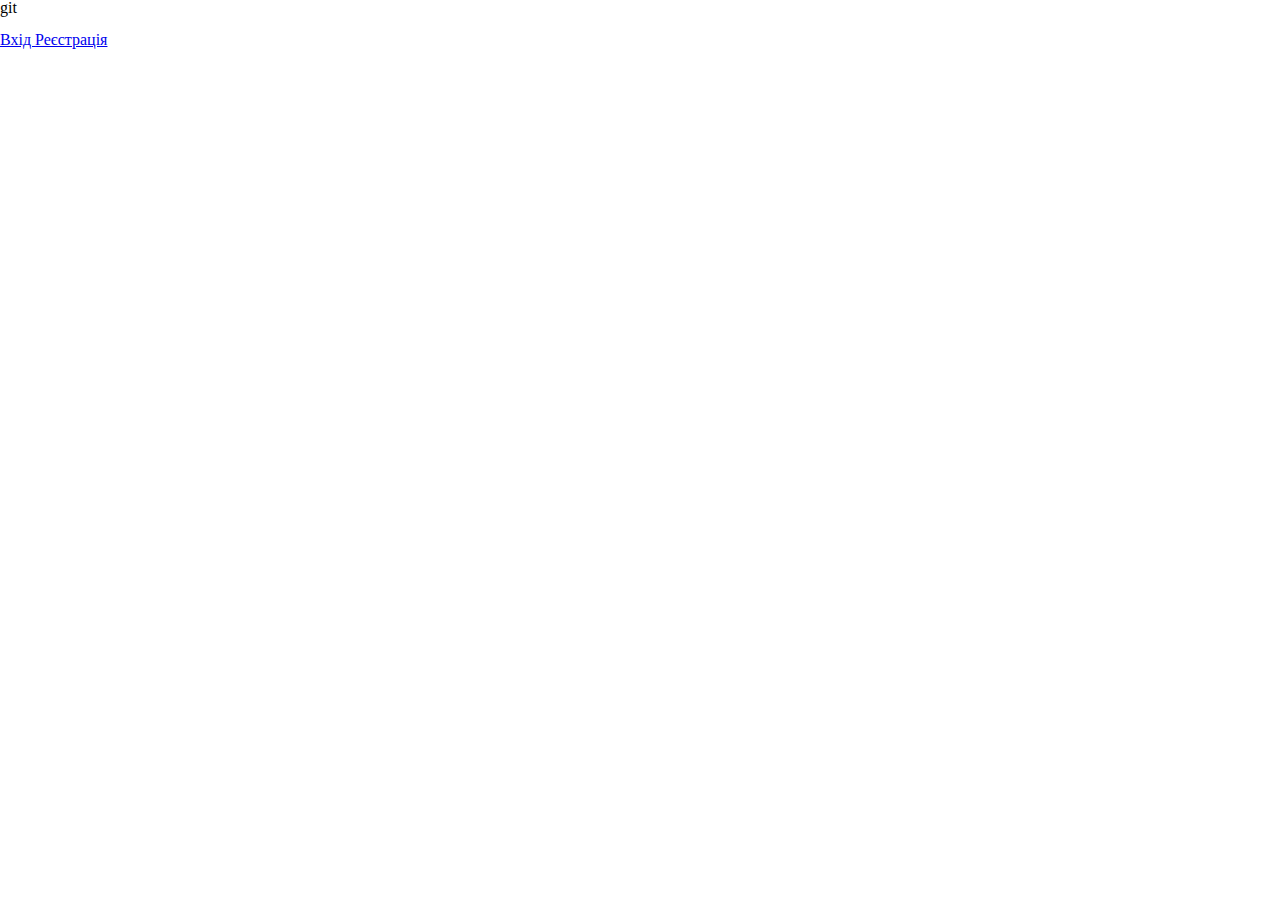
==== index.html @ 74ae4969 "created header at index.html" ====
<!DOCTYPE html>
<html lang="en">
<head>
    <meta charset="UTF-8">
    <meta name="viewport" content="width=device-width, initial-scale=1.0">
    <link rel="stylesheet" href="css/reset.css">
    <link rel="stylesheet" href="css/style.css">git
    <title>Document</title>
</head>
<body>
    <header class="header">
        <a href="#" class="header header_link">
            <img src="" alt="" class="header header_logo">
        </a>
        <div class="header header_autorization">
            <a href="pages/login.html" class="header header_autorization__link">
                Вхід
            </a>
            <a href="pages/registration.html" class="header header_autorization__link">
                Реєстрація
            </a
            ></div>
    </header>
</body>
</html>
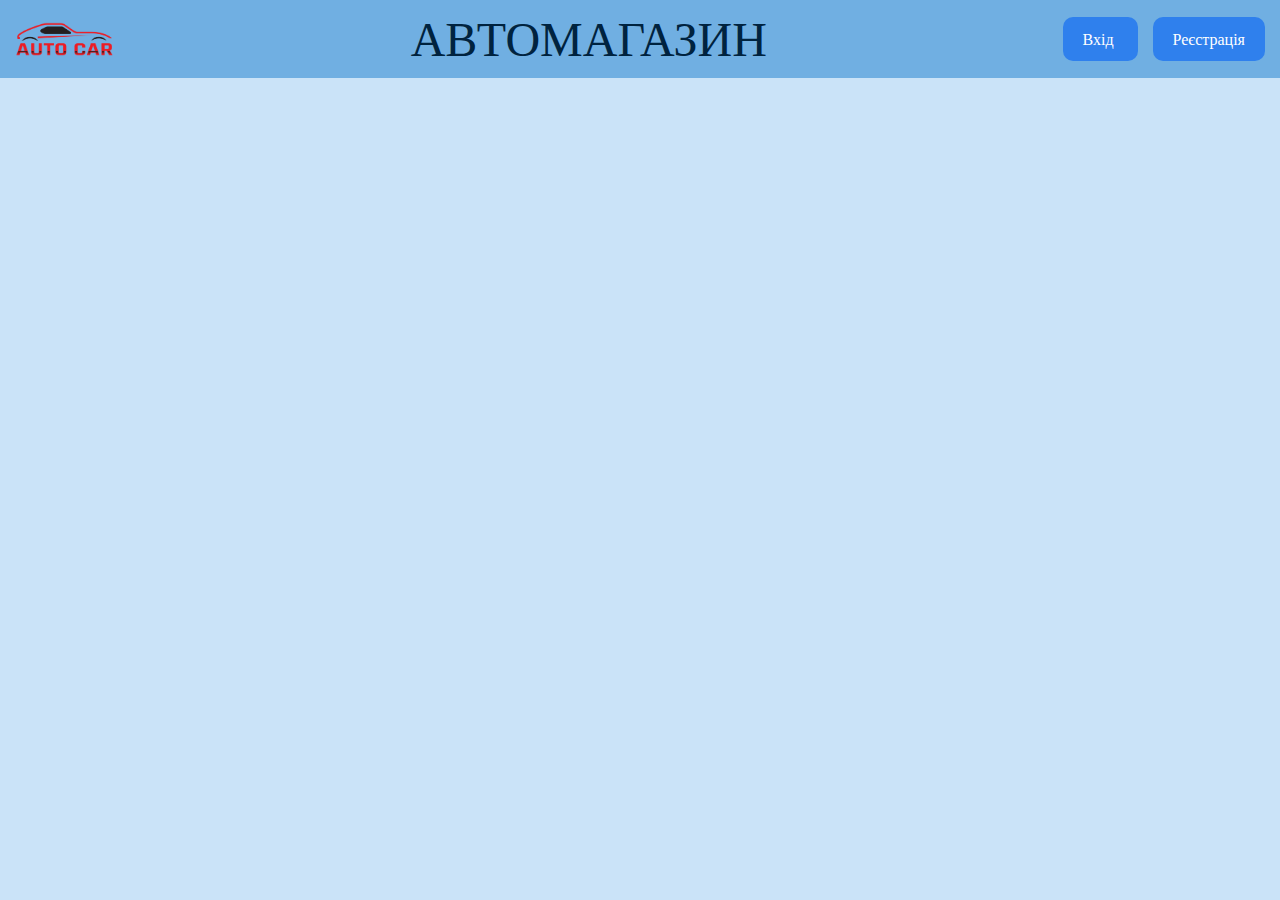
==== commit 1496cd07: "created styles for header and added logo image and heading" ====
--- a/index.html
+++ b/index.html
@@ -4,19 +4,20 @@
     <meta charset="UTF-8">
     <meta name="viewport" content="width=device-width, initial-scale=1.0">
     <link rel="stylesheet" href="css/reset.css">
-    <link rel="stylesheet" href="css/style.css">git
+    <link rel="stylesheet" href="css/style.css">
     <title>Document</title>
 </head>
 <body>
     <header class="header">
-        <a href="#" class="header header_link">
-            <img src="" alt="" class="header header_logo">
+        <a href="#" class="header__link">
+            <img src="img/logo.png" alt="" class="header__logo">
         </a>
-        <div class="header header_autorization">
-            <a href="pages/login.html" class="header header_autorization__link">
+        <h1 class="header__heading">Автомагазин</h1>
+        <div class="header__autorization">
+            <a href="pages/login.html" class="header__autorization__link">
                 Вхід
             </a>
-            <a href="pages/registration.html" class="header header_autorization__link">
+            <a href="pages/registration.html" class="header__autorization__link">
                 Реєстрація
             </a
             ></div>
--- a/css/style.css
+++ b/css/style.css
@@ -0,0 +1,46 @@
+@import url('https://fonts.googleapis.com/css2?family=Libre+Baskerville&family=Roboto&display=swap');
+/* 1 */
+body {
+    font-family: 'Libre Baskerville', serif;
+    font-weight: 400;
+    background: #cae3f8;
+    color: #00233f;
+}
+/* 10 */
+.header { 
+    background: #70afe2;
+    display: flex;
+    justify-content:space-between;
+    padding: 15px 15px;
+    align-items: center;
+}
+/* 10 */
+.header__logo {    
+    display: block;
+    width: 100px;
+}
+/* 10 */
+.header__heading {
+    font-size: 3rem;
+    color: #00233f;
+    text-transform: uppercase;
+}
+/* 10 */
+.header__autorization__link {
+    text-decoration: none;
+    padding: 12px 20px;
+    background: #2f80ed;
+    color: #FFF;
+    font-weight: 500;
+    border-radius: 10px;
+    transition: all .3s;
+}
+/* 20 */
+.header__autorization__link:hover {
+    background-color: #1366d6;
+    box-shadow: rgba(0, 0, 0, .05) 0 5px 30px, rgba(0, 0, 0, .05) 0 1px 4px;
+}
+/* 20 */
+.header__autorization__link:first-child {
+    margin-right: 15px;
+}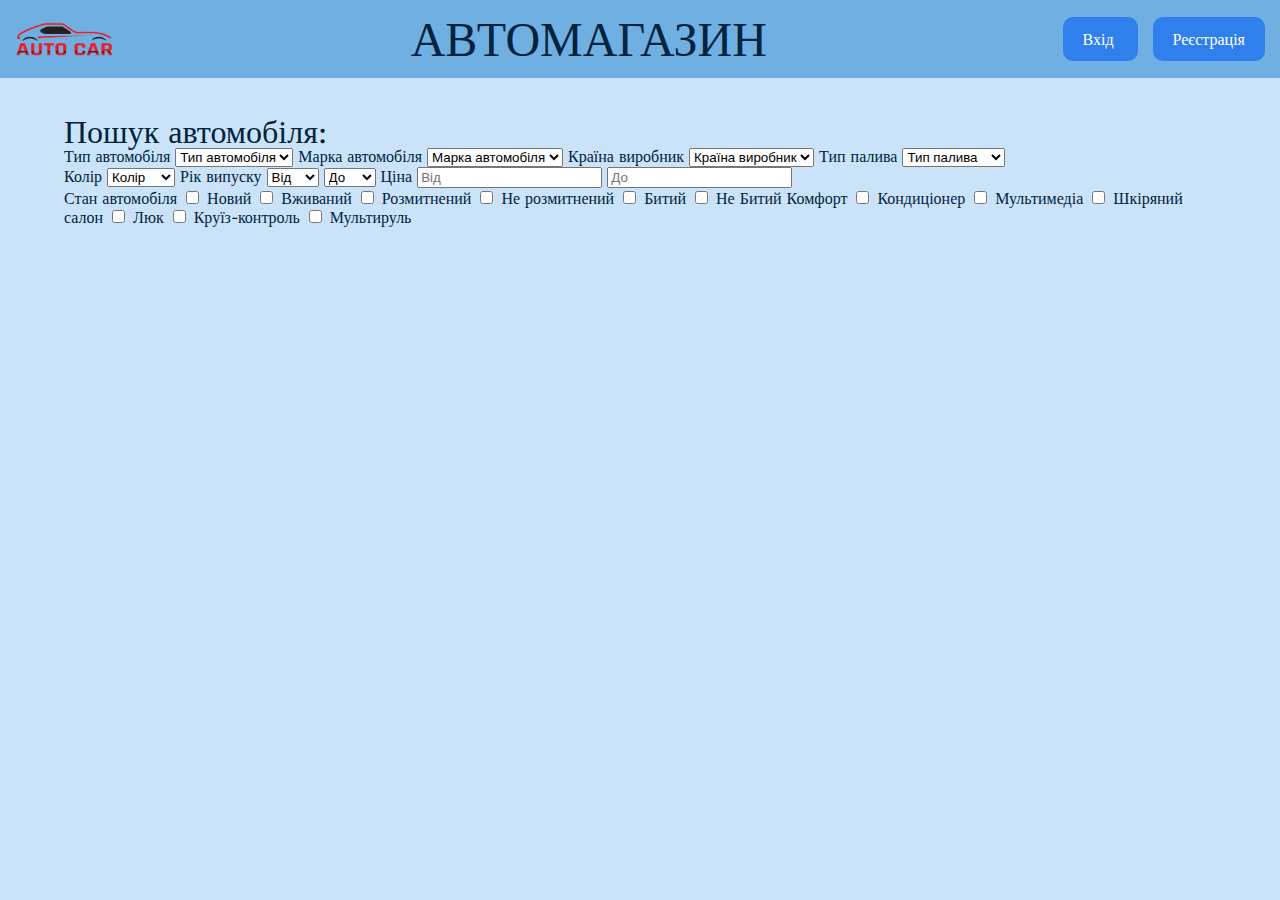
==== commit 57f53054: "created form" ====
--- a/index.html
+++ b/index.html
@@ -1,26 +1,197 @@
 <!DOCTYPE html>
 <html lang="en">
-<head>
-    <meta charset="UTF-8">
-    <meta name="viewport" content="width=device-width, initial-scale=1.0">
-    <link rel="stylesheet" href="css/reset.css">
-    <link rel="stylesheet" href="css/style.css">
-    <title>Document</title>
-</head>
-<body>
-    <header class="header">
-        <a href="#" class="header__link">
-            <img src="img/logo.png" alt="" class="header__logo">
-        </a>
-        <h1 class="header__heading">Автомагазин</h1>
-        <div class="header__autorization">
-            <a href="pages/login.html" class="header__autorization__link">
-                Вхід
-            </a>
-            <a href="pages/registration.html" class="header__autorization__link">
-                Реєстрація
-            </a
-            ></div>
-    </header>
-</body>
-</html>+	<head>
+		<meta charset="UTF-8" />
+		<meta name="viewport" content="width=device-width, initial-scale=1.0" />
+		<link rel="stylesheet" href="css/reset.css" />
+		<link rel="stylesheet" href="css/style.css" />
+		<title>Автомагазин</title>
+	</head>
+	<body>
+		<header class="header">
+			<a href="#" class="header__link">
+				<img src="img/logo.png" alt="" class="header__logo" />
+			</a>
+			<h1 class="header__heading">Автомагазин</h1>
+			<div class="header__autorization">
+				<a href="pages/login.html" class="header__autorization__link"> Вхід </a>
+				<a href="pages/registration.html" class="header__autorization__link">
+					Реєстрація
+				</a>
+			</div>
+		</header>
+		<main class="content">
+			<section class="content__search">
+				<h2 class="content__search__heading">Пошук автомобіля:</h2>
+				<form action="https://fom.in.ua/echo" class="content__search__form">
+					<div class="form__content">
+						<label for="CarType" class="form__label"> Тип автомобіля </label>
+						<select name="car_type" id="CarType" class="form__select" required>
+							<option selected hidden disabled>Тип автомобіля</option>
+							<option value="passenger">Лековий</option>
+							<option value="truck">Вантажний</option>
+						</select>
+						<label for="CarName" class="form__label"> Марка автомобіля </label>
+						<select name="car_name" id="CarName" class="form__select" required>
+							<option selected hidden disabled>Марка автомобіля</option>
+							<option value="bmw">BMW</option>
+							<option value="audi">Audi</option>
+							<option value="ford">Ford</option>
+							<option value="kia">Kia</option>
+							<option value="volkswagen">Volkswagen</option>
+						</select>
+						<label for="CarCountry" class="form__label">
+							Країна виробник
+						</label>
+						<select
+							name="car_country"
+							id="CarCountry"
+							class="form__select"
+							required>
+							<option selected hidden disabled>Країна виробник</option>
+							<option value="us">Америка</option>
+							<option value="kr">Корея</option>
+							<option value="de">Німечина</option>
+						</select>
+						<label for="CarFuel" class="form__label"> Тип палива </label>
+						<select name="car_fuel" id="CarFuel" class="form__select" required>
+							<option selected hidden disabled>Тип палива</option>
+							<option value="gasoline">Бензин</option>
+							<option value="diesel">Дизель</option>
+							<option value="electric">Електричний</option>
+						</select>
+					</div>
+					<div class="form__content">
+						<label for="CarColor" class="form__label"> Колір </label>
+						<select
+							name="car_color"
+							id="CarColor"
+							class="form__select"
+							required>
+							<option selected hidden disabled>Колір</option>
+							<option value="blue">Синій</option>
+							<option value="black">Чорний</option>
+							<option value="white">Білий</option>
+						</select>
+						<label class="form__label"> Рік випуску </label>
+						<select name="car_year_from" class="form__select" required>
+							<option selected hidden disabled>Від</option>
+							<option value="2015">2015</option>
+							<option value="2016">2016</option>
+							<option value="2017">2017</option>
+							<option value="2018">2018</option>
+							<option value="2019">2019</option>
+							<option value="2020">2020</option>
+							<option value="2020">2021</option>
+							<option value="2020">2022</option>
+							<option value="2020">2023</option>
+						</select>
+						<select name="car_year_to" class="form__select" required>
+							<option selected hidden disabled>До</option>
+							<option value="2015">2015</option>
+							<option value="2016">2016</option>
+							<option value="2017">2017</option>
+							<option value="2018">2018</option>
+							<option value="2019">2019</option>
+							<option value="2020">2020</option>
+							<option value="2020">2021</option>
+							<option value="2020">2022</option>
+							<option value="2020">2023</option>
+						</select>
+						<label class="form__label"> Ціна </label>
+						<input
+							type="text"
+							name="car_price-from"
+							placeholder="Від"
+							pattern="[0-9]{3-6}"
+							class="form__input"
+							required />
+						<input
+							type="text"
+							name="car_price-to"
+							placeholder="До"
+							pattern="[0-9]{3-6}"
+							class="form__input"
+							required />
+					</div>
+					<div class="form__content">
+						<label class="form__label"> Стан автомобіля </label>
+						<input
+							type="checkbox"
+							name="condition"
+							value="new"
+							class="form__checkbox" />
+						<label class="form__label"> Новий </label>
+						<input
+							type="checkbox"
+							name="condition"
+							value="used"
+							class="form__checkbox" />
+						<label class="form__label"> Вживаний </label>
+						<input
+							type="checkbox"
+							name="condition"
+							value="custom-clearence"
+							class="form__checkbox" />
+						<label class="form__label"> Розмитнений </label>
+						<input
+							type="checkbox"
+							name="condition"
+							value="non-custom-clearence"
+							class="form__checkbox" />
+						<label class="form__label"> Не розмитнений </label>
+						<input
+							type="checkbox"
+							name="condition"
+							value="crushed"
+							class="form__checkbox" />
+						<label class="form__label"> Битий </label>
+						<input
+							type="checkbox"
+							name="condition"
+							value="non-crushed"
+							class="form__checkbox" />
+						<label class="form__label"> Не Битий </label>
+						<label class="form__label"> Комфорт </label>
+						<input
+							type="checkbox"
+							name="comfort"
+							value="ac"
+							class="form__checkbox" />
+						<label class="form__label"> Кондиціонер </label>
+						<input
+							type="checkbox"
+							name="comfort"
+							value="multymedia"
+							class="form__checkbox" />
+						<label class="form__label"> Мультимедіа </label>
+						<input
+							type="checkbox"
+							name="comfort"
+							value="leather-interior"
+							class="form__checkbox" />
+						<label class="form__label"> Шкіряний салон </label>
+						<input
+							type="checkbox"
+							name="comfort"
+							value="sunroof"
+							class="form__checkbox" />
+						<label class="form__label"> Люк </label>
+						<input
+							type="checkbox"
+							name="comfort"
+							value="cruise-control"
+							class="form__checkbox" />
+						<label class="form__label"> Круїз-контроль </label>
+						<input
+							type="checkbox"
+							name="comfort"
+							value="multi-wheel"
+							class="form__checkbox" />
+						<label class="form__label"> Мультируль </label>
+					</div>
+				</form>
+			</section>
+		</main>
+	</body>
+</html>
--- a/css/style.css
+++ b/css/style.css
@@ -43,4 +43,11 @@
 /* 20 */
 .header__autorization__link:first-child {
     margin-right: 15px;
+}
+/* 10 */
+.content__search {
+    padding: 3% 5%;
+}
+.content__search__heading {
+    font-size: 2rem;
 }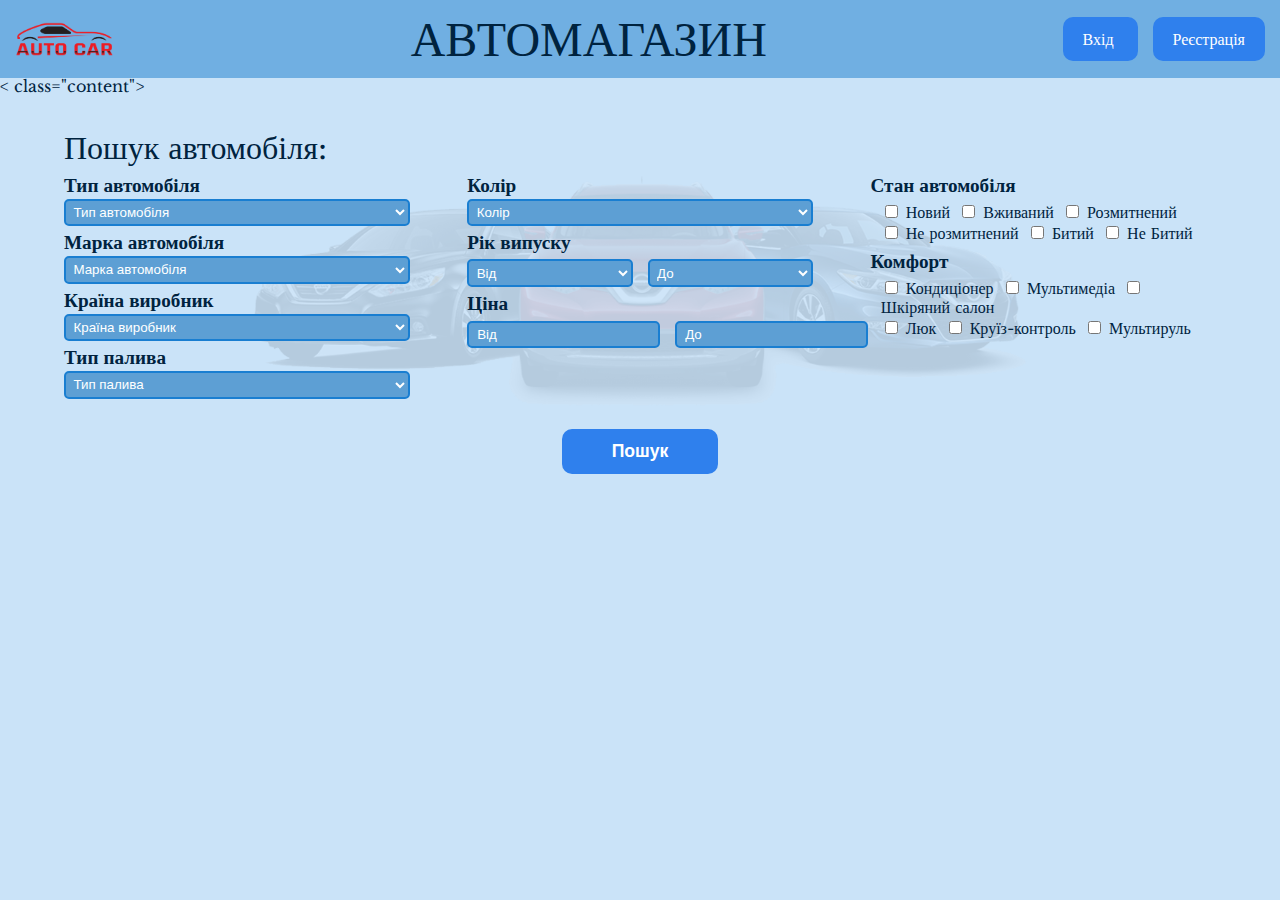
==== commit daa02326: "added styles to form" ====
--- a/index.html
+++ b/index.html
@@ -20,178 +20,229 @@
 				</a>
 			</div>
 		</header>
-		<main class="content">
-			<section class="content__search">
-				<h2 class="content__search__heading">Пошук автомобіля:</h2>
-				<form action="https://fom.in.ua/echo" class="content__search__form">
-					<div class="form__content">
-						<label for="CarType" class="form__label"> Тип автомобіля </label>
-						<select name="car_type" id="CarType" class="form__select" required>
-							<option selected hidden disabled>Тип автомобіля</option>
-							<option value="passenger">Лековий</option>
-							<option value="truck">Вантажний</option>
-						</select>
-						<label for="CarName" class="form__label"> Марка автомобіля </label>
-						<select name="car_name" id="CarName" class="form__select" required>
-							<option selected hidden disabled>Марка автомобіля</option>
-							<option value="bmw">BMW</option>
-							<option value="audi">Audi</option>
-							<option value="ford">Ford</option>
-							<option value="kia">Kia</option>
-							<option value="volkswagen">Volkswagen</option>
-						</select>
-						<label for="CarCountry" class="form__label">
-							Країна виробник
-						</label>
-						<select
-							name="car_country"
-							id="CarCountry"
-							class="form__select"
-							required>
-							<option selected hidden disabled>Країна виробник</option>
-							<option value="us">Америка</option>
-							<option value="kr">Корея</option>
-							<option value="de">Німечина</option>
-						</select>
-						<label for="CarFuel" class="form__label"> Тип палива </label>
-						<select name="car_fuel" id="CarFuel" class="form__select" required>
-							<option selected hidden disabled>Тип палива</option>
-							<option value="gasoline">Бензин</option>
-							<option value="diesel">Дизель</option>
-							<option value="electric">Електричний</option>
-						</select>
+		< class="content">
+		<section class="content__search">
+			<h2 class="content__search__heading">Пошук автомобіля:</h2>
+			<form action="https://fom.in.ua/echo" class="content__search__form">
+				<div class="form__content">
+					<div class="form__content__box">
+						<fieldset class="form__item">
+							<label for="CarType" class="form__label"> Тип автомобіля </label>
+							<select name="car_type" id="CarType" class="form__select">
+								<option selected hidden disabled value="">
+									Тип автомобіля
+								</option>
+								<option value="passenger">Лековий</option>
+								<option value="truck">Вантажний</option>
+							</select>
+						</fieldset>
+						<fieldset class="form__item">
+							<label for="CarName" class="form__label">
+								Марка автомобіля
+							</label>
+							<select name="car_name" id="CarName" class="form__select">
+								<option selected hidden disabled value="">
+									Марка автомобіля
+								</option>
+								<option value="bmw">BMW</option>
+								<option value="audi">Audi</option>
+								<option value="ford">Ford</option>
+								<option value="kia">Kia</option>
+								<option value="volkswagen">Volkswagen</option>
+							</select>
+						</fieldset>
+						<fieldset class="form__item">
+							<label for="CarCountry" class="form__label">
+								Країна виробник
+							</label>
+							<select name="car_country" id="CarCountry" class="form__select">
+								<option selected hidden disabled value="">
+									Країна виробник
+								</option>
+								<option value="us">Америка</option>
+								<option value="kr">Корея</option>
+								<option value="de">Німечина</option>
+							</select>
+						</fieldset>
+						<fieldset class="form__item">
+							<label for="CarFuel" class="form__label"> Тип палива </label>
+							<select name="car_fuel" id="CarFuel" class="form__select">
+								<option selected hidden disabled value="">Тип палива</option>
+								<option value="gasoline">Бензин</option>
+								<option value="diesel">Дизель</option>
+								<option value="electric">Електричний</option>
+							</select>
+						</fieldset>
 					</div>
-					<div class="form__content">
-						<label for="CarColor" class="form__label"> Колір </label>
-						<select
-							name="car_color"
-							id="CarColor"
-							class="form__select"
-							required>
-							<option selected hidden disabled>Колір</option>
-							<option value="blue">Синій</option>
-							<option value="black">Чорний</option>
-							<option value="white">Білий</option>
-						</select>
-						<label class="form__label"> Рік випуску </label>
-						<select name="car_year_from" class="form__select" required>
-							<option selected hidden disabled>Від</option>
-							<option value="2015">2015</option>
-							<option value="2016">2016</option>
-							<option value="2017">2017</option>
-							<option value="2018">2018</option>
-							<option value="2019">2019</option>
-							<option value="2020">2020</option>
-							<option value="2020">2021</option>
-							<option value="2020">2022</option>
-							<option value="2020">2023</option>
-						</select>
-						<select name="car_year_to" class="form__select" required>
-							<option selected hidden disabled>До</option>
-							<option value="2015">2015</option>
-							<option value="2016">2016</option>
-							<option value="2017">2017</option>
-							<option value="2018">2018</option>
-							<option value="2019">2019</option>
-							<option value="2020">2020</option>
-							<option value="2020">2021</option>
-							<option value="2020">2022</option>
-							<option value="2020">2023</option>
-						</select>
-						<label class="form__label"> Ціна </label>
-						<input
-							type="text"
-							name="car_price-from"
-							placeholder="Від"
-							pattern="[0-9]{3-6}"
-							class="form__input"
-							required />
-						<input
-							type="text"
-							name="car_price-to"
-							placeholder="До"
-							pattern="[0-9]{3-6}"
-							class="form__input"
-							required />
+					<div class="form__content__box">
+						<fieldset class="form__item">
+							<label for="CarColor" class="form__label"> Колір </label>
+							<select name="car_color" id="CarColor" class="form__select">
+								<option selected hidden disabled value="">Колір</option>
+								<option value="blue">Синій</option>
+								<option value="black">Чорний</option>
+								<option value="white">Білий</option>
+							</select>
+						</fieldset>
+						<fieldset class="form__item">
+							<legend class="form__legend">Рік випуску</legend>
+							<div class="form__item__box">
+								<select name="car_year_from" class="form__select">
+									<option selected hidden disabled value="">Від</option>
+									<option value="2015">2015</option>
+									<option value="2016">2016</option>
+									<option value="2017">2017</option>
+									<option value="2018">2018</option>
+									<option value="2019">2019</option>
+									<option value="2020">2020</option>
+									<option value="2020">2021</option>
+									<option value="2020">2022</option>
+									<option value="2020">2023</option>
+								</select>
+								<select name="car_year_to" class="form__select">
+									<option selected hidden disabled value="">До</option>
+									<option value="2015">2015</option>
+									<option value="2016">2016</option>
+									<option value="2017">2017</option>
+									<option value="2018">2018</option>
+									<option value="2019">2019</option>
+									<option value="2020">2020</option>
+									<option value="2020">2021</option>
+									<option value="2020">2022</option>
+									<option value="2020">2023</option>
+								</select>
+							</div>
+						</fieldset>
+						<fieldset class="form__item">
+							<legend class="form__legend">Ціна</legend>
+							<div class="form__item__box">
+								<input
+									type="text"
+									name="car_price-from"
+									placeholder="Від"
+									pattern="[0-9]{3-6}"
+									class="form__input" />
+								<input
+									type="text"
+									name="car_price-to"
+									placeholder="До"
+									pattern="[0-9]{3-6}"
+									class="form__input" />
+							</div>
+						</fieldset>
 					</div>
-					<div class="form__content">
-						<label class="form__label"> Стан автомобіля </label>
-						<input
-							type="checkbox"
-							name="condition"
-							value="new"
-							class="form__checkbox" />
-						<label class="form__label"> Новий </label>
-						<input
-							type="checkbox"
-							name="condition"
-							value="used"
-							class="form__checkbox" />
-						<label class="form__label"> Вживаний </label>
-						<input
-							type="checkbox"
-							name="condition"
-							value="custom-clearence"
-							class="form__checkbox" />
-						<label class="form__label"> Розмитнений </label>
-						<input
-							type="checkbox"
-							name="condition"
-							value="non-custom-clearence"
-							class="form__checkbox" />
-						<label class="form__label"> Не розмитнений </label>
-						<input
-							type="checkbox"
-							name="condition"
-							value="crushed"
-							class="form__checkbox" />
-						<label class="form__label"> Битий </label>
-						<input
-							type="checkbox"
-							name="condition"
-							value="non-crushed"
-							class="form__checkbox" />
-						<label class="form__label"> Не Битий </label>
-						<label class="form__label"> Комфорт </label>
-						<input
-							type="checkbox"
-							name="comfort"
-							value="ac"
-							class="form__checkbox" />
-						<label class="form__label"> Кондиціонер </label>
-						<input
-							type="checkbox"
-							name="comfort"
-							value="multymedia"
-							class="form__checkbox" />
-						<label class="form__label"> Мультимедіа </label>
-						<input
-							type="checkbox"
-							name="comfort"
-							value="leather-interior"
-							class="form__checkbox" />
-						<label class="form__label"> Шкіряний салон </label>
-						<input
-							type="checkbox"
-							name="comfort"
-							value="sunroof"
-							class="form__checkbox" />
-						<label class="form__label"> Люк </label>
-						<input
-							type="checkbox"
-							name="comfort"
-							value="cruise-control"
-							class="form__checkbox" />
-						<label class="form__label"> Круїз-контроль </label>
-						<input
-							type="checkbox"
-							name="comfort"
-							value="multi-wheel"
-							class="form__checkbox" />
-						<label class="form__label"> Мультируль </label>
+					<div class="form__content__box">
+						<fieldset class="form__item">
+							<legend class="form__legend">Стан автомобіля</legend>
+							<div class="form__item__container">
+								<input
+									type="checkbox"
+									name="condition"
+									value="new"
+									class="form__checkbox" />
+								<label class="form__label form__label--specify"> Новий </label>
+								<input
+									type="checkbox"
+									name="condition"
+									value="used"
+									class="form__checkbox" />
+								<label class="form__label form__label--specify">
+									Вживаний
+								</label>
+								<input
+									type="checkbox"
+									name="condition"
+									value="custom-clearence"
+									class="form__checkbox" />
+								<label class="form__label form__label--specify">
+									Розмитнений
+								</label>
+							</div>
+							<div class="form__item__container">
+								<input
+									type="checkbox"
+									name="condition"
+									value="non-custom-clearence"
+									class="form__checkbox" />
+								<label class="form__label form__label--specify">
+									Не розмитнений
+								</label>
+
+								<input
+									type="checkbox"
+									name="condition"
+									value="crushed"
+									class="form__checkbox" />
+								<label class="form__label form__label--specify"> Битий </label>
+								<input
+									type="checkbox"
+									name="condition"
+									value="non-crushed"
+									class="form__checkbox" />
+								<label class="form__label form__label--specify">
+									Не Битий
+								</label>
+							</div>
+						</fieldset>
+						<fieldset class="form__item">
+							<legend class="form__legend">Комфорт</legend>
+							<div class="form__item__container">
+								<input
+									type="checkbox"
+									name="comfort"
+									value="ac"
+									class="form__checkbox" />
+								<label class="form__label form__label--specify">
+									Кондиціонер
+								</label>
+								<input
+									type="checkbox"
+									name="comfort"
+									value="multymedia"
+									class="form__checkbox" />
+								<label class="form__label form__label--specify">
+									Мультимедіа
+								</label>
+								<input
+									type="checkbox"
+									name="comfort"
+									value="leather-interior"
+									class="form__checkbox" />
+								<label class="form__label form__label--specify">
+									Шкіряний салон
+								</label>
+							</div>
+							<div class="form__item__container">
+								<input
+									type="checkbox"
+									name="comfort"
+									value="sunroof"
+									class="form__checkbox" />
+								<label class="form__label form__label--specify"> Люк </label>
+								<input
+									type="checkbox"
+									name="comfort"
+									value="cruise-control"
+									class="form__checkbox" />
+								<label class="form__label form__label--specify">
+									Круїз-контроль
+								</label>
+								<input
+									type="checkbox"
+									name="comfort"
+									value="multi-wheel"
+									class="form__checkbox" />
+								<label class="form__label form__label--specify">
+									Мультируль
+								</label>
+							</div>
+						</fieldset>
 					</div>
-				</form>
-			</section>
-		</main>
+				</div>
+				<div class="form__btn">
+					<button type="submit" class="form__btn__item">Пошук</button>
+				</div>
+			</form>
+		</section>
 	</body>
 </html>
--- a/css/style.css
+++ b/css/style.css
@@ -26,7 +26,8 @@
     text-transform: uppercase;
 }
 /* 10 */
-.header__autorization__link {
+.header__autorization__link,
+.form__btn__item {
     text-decoration: none;
     padding: 12px 20px;
     background: #2f80ed;
@@ -36,9 +37,11 @@
     transition: all .3s;
 }
 /* 20 */
-.header__autorization__link:hover {
+.header__autorization__link:hover,
+.form__btn__item:hover {
     background-color: #1366d6;
     box-shadow: rgba(0, 0, 0, .05) 0 5px 30px, rgba(0, 0, 0, .05) 0 1px 4px;
+    cursor: pointer;
 }
 /* 20 */
 .header__autorization__link:first-child {
@@ -50,4 +53,88 @@
 }
 .content__search__heading {
     font-size: 2rem;
-}+    margin-bottom: 1%;
+}
+.form__content {
+    display: flex;
+    justify-content: space-between;
+    position: relative;
+}
+.form__content::before{
+    content: "";
+    position: absolute;
+    top: 0;
+    left: 0;
+    z-index: -1;
+    width: 100%;
+    height: 100%;
+    background: url(../img/form-background.png) no-repeat center/contain;
+    opacity: .1;
+}
+.form__content__box {
+    width: 30%;
+    display: flex;
+    flex-direction: column;
+}
+.form__label,
+.form__legend {
+    font-weight: 600;
+    display: block;
+    margin-bottom: 1%;
+    font-size: 1.2rem;
+}
+.form__legend {
+    margin-bottom: 2%;
+}
+.form__select {
+    width: 100%;
+}
+.form__select:hover,
+.form__input:hover {
+    background-color: #197ed1;
+}
+.form__input::placeholder {
+    color: #fff;
+}
+.form__select,
+.form__input {
+    background-color: #5d9fd4;
+    color: #fff;
+    border-radius: 5px;
+    border: #197ed1 2px solid;
+    padding: 1%;
+}
+.form__input {
+    padding-left: 8px;
+}
+.form__item {
+    margin-bottom: 2%;
+}
+.form__item__container{
+    padding-left: 3%;
+}
+.form__label--specify {
+    display: inline-block;
+    font-weight: 400;
+    font-size: 1rem;
+    margin-right: 1%;
+}
+.form__item__box {
+    display: flex;
+    gap: 15px;
+}   
+.form__item__box .form__input,
+.form__item__box .form__select {
+    flex-grow: 1;
+}
+.form__btn {
+    margin-top: 2%;
+    display: flex;
+    justify-content: center;
+}
+.form__btn__item {
+    border: none;
+    font-weight: 600;
+    padding: 12px 50px;
+    font-size: 1.1rem;
+}
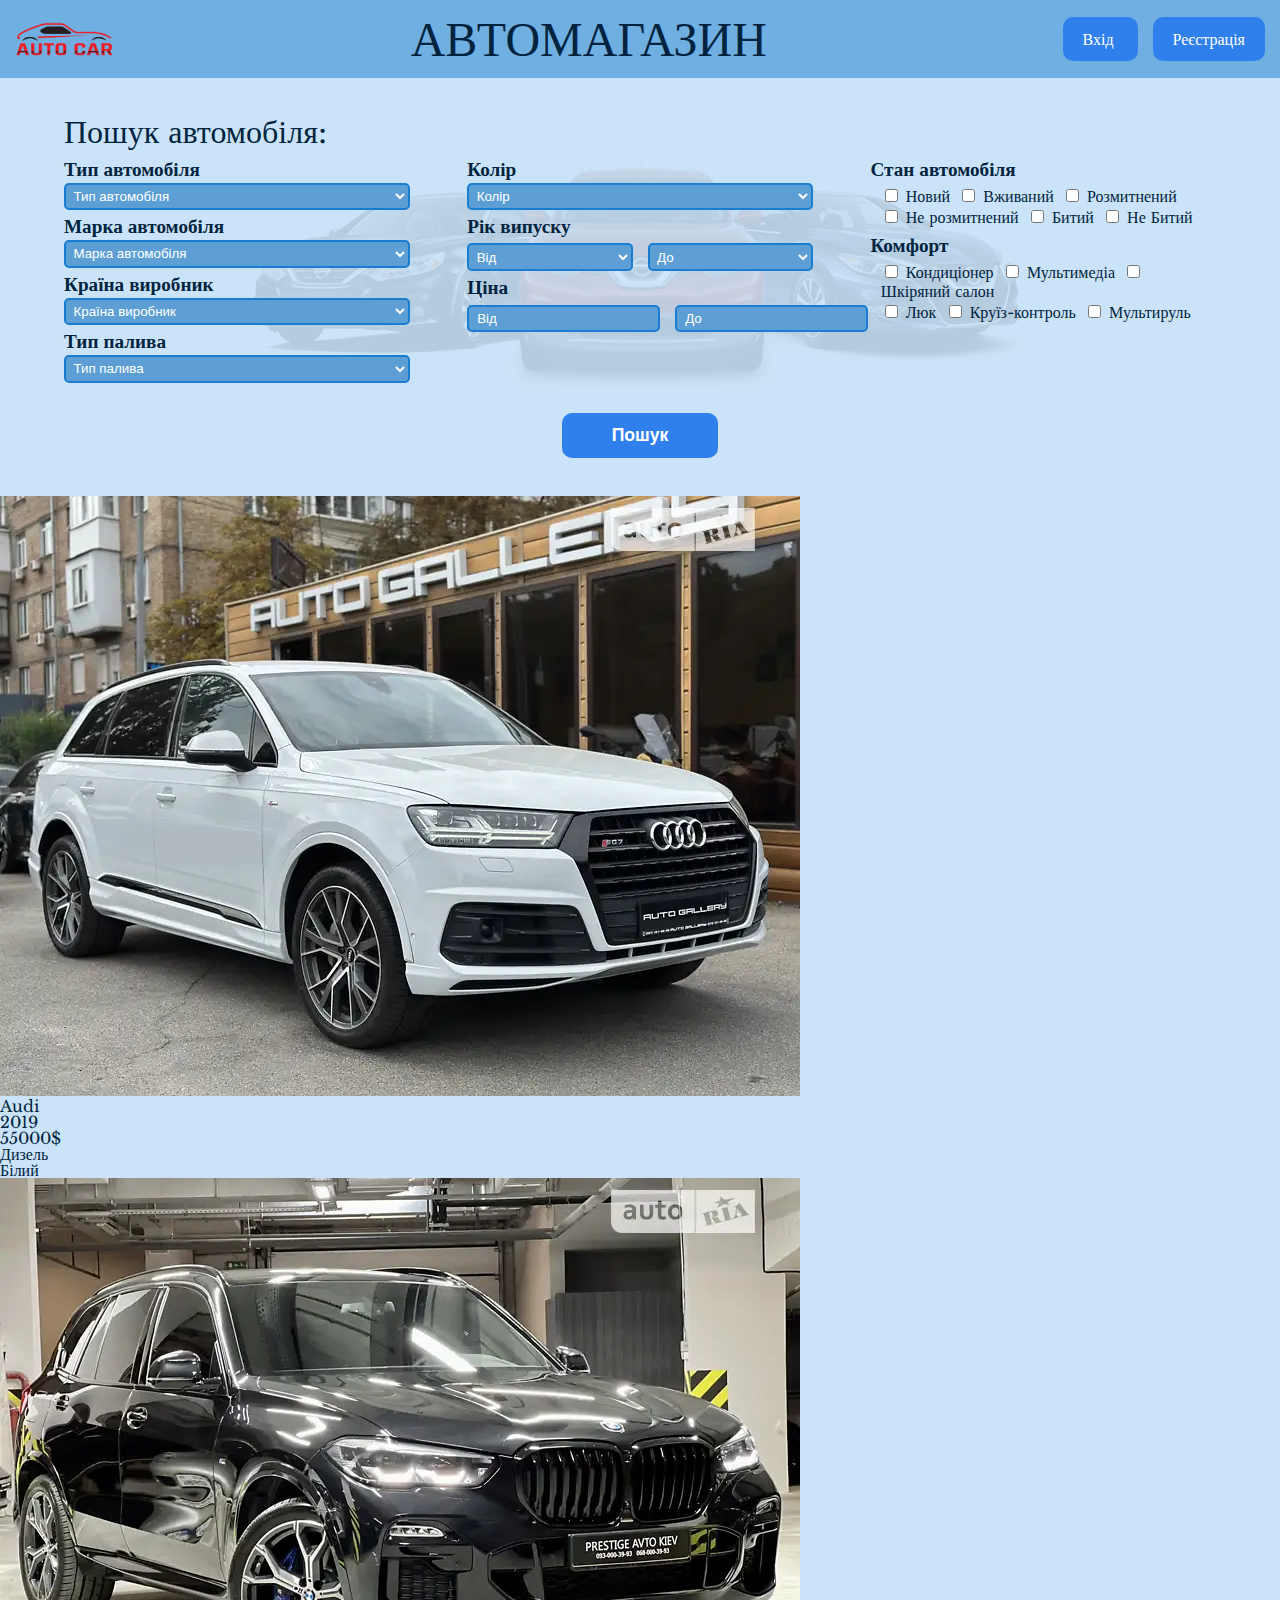
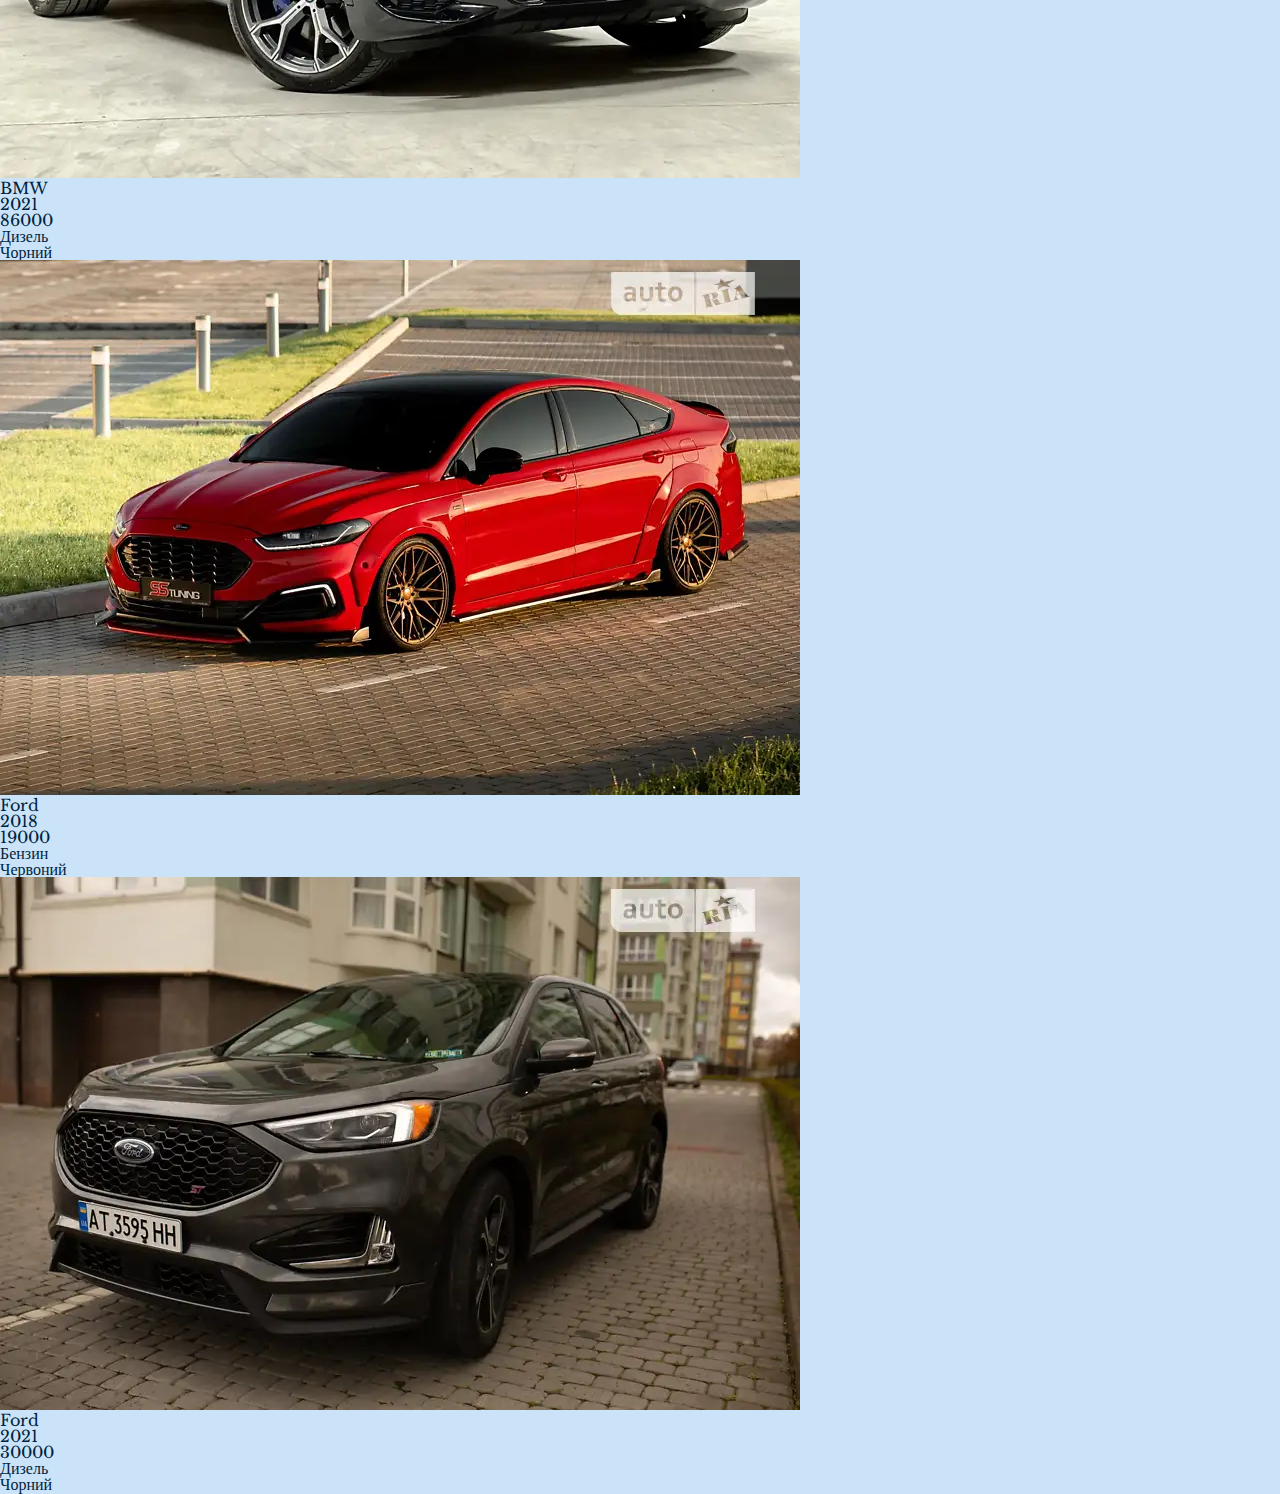
==== commit c5edd3ea: "created recomendation cars list" ====
--- a/index.html
+++ b/index.html
@@ -20,229 +20,279 @@
 				</a>
 			</div>
 		</header>
-		< class="content">
-		<section class="content__search">
-			<h2 class="content__search__heading">Пошук автомобіля:</h2>
-			<form action="https://fom.in.ua/echo" class="content__search__form">
-				<div class="form__content">
-					<div class="form__content__box">
-						<fieldset class="form__item">
-							<label for="CarType" class="form__label"> Тип автомобіля </label>
-							<select name="car_type" id="CarType" class="form__select">
-								<option selected hidden disabled value="">
+		<main class="content">
+			<section class="content__search">
+				<h2 class="content__search__heading">Пошук автомобіля:</h2>
+				<form action="https://fom.in.ua/echo" class="content__search__form">
+					<div class="form__content">
+						<div class="form__content__box">
+							<fieldset class="form__item">
+								<label for="CarType" class="form__label">
 									Тип автомобіля
-								</option>
-								<option value="passenger">Лековий</option>
-								<option value="truck">Вантажний</option>
-							</select>
-						</fieldset>
-						<fieldset class="form__item">
-							<label for="CarName" class="form__label">
-								Марка автомобіля
-							</label>
-							<select name="car_name" id="CarName" class="form__select">
-								<option selected hidden disabled value="">
+								</label>
+								<select name="car_type" id="CarType" class="form__select">
+									<option selected hidden disabled value="">
+										Тип автомобіля
+									</option>
+									<option value="passenger">Лековий</option>
+									<option value="truck">Вантажний</option>
+								</select>
+							</fieldset>
+							<fieldset class="form__item">
+								<label for="CarName" class="form__label">
 									Марка автомобіля
-								</option>
-								<option value="bmw">BMW</option>
-								<option value="audi">Audi</option>
-								<option value="ford">Ford</option>
-								<option value="kia">Kia</option>
-								<option value="volkswagen">Volkswagen</option>
-							</select>
-						</fieldset>
-						<fieldset class="form__item">
-							<label for="CarCountry" class="form__label">
-								Країна виробник
-							</label>
-							<select name="car_country" id="CarCountry" class="form__select">
-								<option selected hidden disabled value="">
+								</label>
+								<select name="car_name" id="CarName" class="form__select">
+									<option selected hidden disabled value="">
+										Марка автомобіля
+									</option>
+									<option value="bmw">BMW</option>
+									<option value="audi">Audi</option>
+									<option value="ford">Ford</option>
+									<option value="kia">Kia</option>
+									<option value="volkswagen">Volkswagen</option>
+								</select>
+							</fieldset>
+							<fieldset class="form__item">
+								<label for="CarCountry" class="form__label">
 									Країна виробник
-								</option>
-								<option value="us">Америка</option>
-								<option value="kr">Корея</option>
-								<option value="de">Німечина</option>
-							</select>
-						</fieldset>
-						<fieldset class="form__item">
-							<label for="CarFuel" class="form__label"> Тип палива </label>
-							<select name="car_fuel" id="CarFuel" class="form__select">
-								<option selected hidden disabled value="">Тип палива</option>
-								<option value="gasoline">Бензин</option>
-								<option value="diesel">Дизель</option>
-								<option value="electric">Електричний</option>
-							</select>
-						</fieldset>
-					</div>
-					<div class="form__content__box">
-						<fieldset class="form__item">
-							<label for="CarColor" class="form__label"> Колір </label>
-							<select name="car_color" id="CarColor" class="form__select">
-								<option selected hidden disabled value="">Колір</option>
-								<option value="blue">Синій</option>
-								<option value="black">Чорний</option>
-								<option value="white">Білий</option>
-							</select>
-						</fieldset>
-						<fieldset class="form__item">
-							<legend class="form__legend">Рік випуску</legend>
-							<div class="form__item__box">
-								<select name="car_year_from" class="form__select">
-									<option selected hidden disabled value="">Від</option>
-									<option value="2015">2015</option>
-									<option value="2016">2016</option>
-									<option value="2017">2017</option>
-									<option value="2018">2018</option>
-									<option value="2019">2019</option>
-									<option value="2020">2020</option>
-									<option value="2020">2021</option>
-									<option value="2020">2022</option>
-									<option value="2020">2023</option>
-								</select>
-								<select name="car_year_to" class="form__select">
-									<option selected hidden disabled value="">До</option>
-									<option value="2015">2015</option>
-									<option value="2016">2016</option>
-									<option value="2017">2017</option>
-									<option value="2018">2018</option>
-									<option value="2019">2019</option>
-									<option value="2020">2020</option>
-									<option value="2020">2021</option>
-									<option value="2020">2022</option>
-									<option value="2020">2023</option>
-								</select>
-							</div>
-						</fieldset>
-						<fieldset class="form__item">
-							<legend class="form__legend">Ціна</legend>
-							<div class="form__item__box">
-								<input
-									type="text"
-									name="car_price-from"
-									placeholder="Від"
-									pattern="[0-9]{3-6}"
-									class="form__input" />
-								<input
-									type="text"
-									name="car_price-to"
-									placeholder="До"
-									pattern="[0-9]{3-6}"
-									class="form__input" />
-							</div>
-						</fieldset>
-					</div>
-					<div class="form__content__box">
-						<fieldset class="form__item">
-							<legend class="form__legend">Стан автомобіля</legend>
-							<div class="form__item__container">
-								<input
-									type="checkbox"
-									name="condition"
-									value="new"
-									class="form__checkbox" />
-								<label class="form__label form__label--specify"> Новий </label>
-								<input
-									type="checkbox"
-									name="condition"
-									value="used"
-									class="form__checkbox" />
-								<label class="form__label form__label--specify">
-									Вживаний
 								</label>
-								<input
-									type="checkbox"
-									name="condition"
-									value="custom-clearence"
-									class="form__checkbox" />
-								<label class="form__label form__label--specify">
-									Розмитнений
-								</label>
-							</div>
-							<div class="form__item__container">
-								<input
-									type="checkbox"
-									name="condition"
-									value="non-custom-clearence"
-									class="form__checkbox" />
-								<label class="form__label form__label--specify">
-									Не розмитнений
-								</label>
+								<select name="car_country" id="CarCountry" class="form__select">
+									<option selected hidden disabled value="">
+										Країна виробник
+									</option>
+									<option value="us">Америка</option>
+									<option value="kr">Корея</option>
+									<option value="de">Німечина</option>
+								</select>
+							</fieldset>
+							<fieldset class="form__item">
+								<label for="CarFuel" class="form__label"> Тип палива </label>
+								<select name="car_fuel" id="CarFuel" class="form__select">
+									<option selected hidden disabled value="">Тип палива</option>
+									<option value="gasoline">Бензин</option>
+									<option value="diesel">Дизель</option>
+									<option value="electric">Електричний</option>
+								</select>
+							</fieldset>
+						</div>
+						<div class="form__content__box">
+							<fieldset class="form__item">
+								<label for="CarColor" class="form__label"> Колір </label>
+								<select name="car_color" id="CarColor" class="form__select">
+									<option selected hidden disabled value="">Колір</option>
+									<option value="blue">Синій</option>
+									<option value="black">Чорний</option>
+									<option value="white">Білий</option>
+								</select>
+							</fieldset>
+							<fieldset class="form__item">
+								<legend class="form__legend">Рік випуску</legend>
+								<div class="form__item__box">
+									<select name="car_year_from" class="form__select">
+										<option selected hidden disabled value="">Від</option>
+										<option value="2015">2015</option>
+										<option value="2016">2016</option>
+										<option value="2017">2017</option>
+										<option value="2018">2018</option>
+										<option value="2019">2019</option>
+										<option value="2020">2020</option>
+										<option value="2020">2021</option>
+										<option value="2020">2022</option>
+										<option value="2020">2023</option>
+									</select>
+									<select name="car_year_to" class="form__select">
+										<option selected hidden disabled value="">До</option>
+										<option value="2015">2015</option>
+										<option value="2016">2016</option>
+										<option value="2017">2017</option>
+										<option value="2018">2018</option>
+										<option value="2019">2019</option>
+										<option value="2020">2020</option>
+										<option value="2020">2021</option>
+										<option value="2020">2022</option>
+										<option value="2020">2023</option>
+									</select>
+								</div>
+							</fieldset>
+							<fieldset class="form__item">
+								<legend class="form__legend">Ціна</legend>
+								<div class="form__item__box">
+									<input
+										type="text"
+										name="car_price-from"
+										placeholder="Від"
+										pattern="[0-9]{3-6}"
+										class="form__input" />
+									<input
+										type="text"
+										name="car_price-to"
+										placeholder="До"
+										pattern="[0-9]{3-6}"
+										class="form__input" />
+								</div>
+							</fieldset>
+						</div>
+						<div class="form__content__box">
+							<fieldset class="form__item">
+								<legend class="form__legend">Стан автомобіля</legend>
+								<div class="form__item__container">
+									<input
+										type="checkbox"
+										name="condition"
+										value="new"
+										class="form__checkbox" />
+									<label class="form__label form__label--specify">
+										Новий
+									</label>
+									<input
+										type="checkbox"
+										name="condition"
+										value="used"
+										class="form__checkbox" />
+									<label class="form__label form__label--specify">
+										Вживаний
+									</label>
+									<input
+										type="checkbox"
+										name="condition"
+										value="custom-clearence"
+										class="form__checkbox" />
+									<label class="form__label form__label--specify">
+										Розмитнений
+									</label>
+								</div>
+								<div class="form__item__container">
+									<input
+										type="checkbox"
+										name="condition"
+										value="non-custom-clearence"
+										class="form__checkbox" />
+									<label class="form__label form__label--specify">
+										Не розмитнений
+									</label>
 
-								<input
-									type="checkbox"
-									name="condition"
-									value="crushed"
-									class="form__checkbox" />
-								<label class="form__label form__label--specify"> Битий </label>
-								<input
-									type="checkbox"
-									name="condition"
-									value="non-crushed"
-									class="form__checkbox" />
-								<label class="form__label form__label--specify">
-									Не Битий
-								</label>
-							</div>
-						</fieldset>
-						<fieldset class="form__item">
-							<legend class="form__legend">Комфорт</legend>
-							<div class="form__item__container">
-								<input
-									type="checkbox"
-									name="comfort"
-									value="ac"
-									class="form__checkbox" />
-								<label class="form__label form__label--specify">
-									Кондиціонер
-								</label>
-								<input
-									type="checkbox"
-									name="comfort"
-									value="multymedia"
-									class="form__checkbox" />
-								<label class="form__label form__label--specify">
-									Мультимедіа
-								</label>
-								<input
-									type="checkbox"
-									name="comfort"
-									value="leather-interior"
-									class="form__checkbox" />
-								<label class="form__label form__label--specify">
-									Шкіряний салон
-								</label>
-							</div>
-							<div class="form__item__container">
-								<input
-									type="checkbox"
-									name="comfort"
-									value="sunroof"
-									class="form__checkbox" />
-								<label class="form__label form__label--specify"> Люк </label>
-								<input
-									type="checkbox"
-									name="comfort"
-									value="cruise-control"
-									class="form__checkbox" />
-								<label class="form__label form__label--specify">
-									Круїз-контроль
-								</label>
-								<input
-									type="checkbox"
-									name="comfort"
-									value="multi-wheel"
-									class="form__checkbox" />
-								<label class="form__label form__label--specify">
-									Мультируль
-								</label>
-							</div>
-						</fieldset>
-					</div>
-				</div>
-				<div class="form__btn">
-					<button type="submit" class="form__btn__item">Пошук</button>
-				</div>
-			</form>
-		</section>
+									<input
+										type="checkbox"
+										name="condition"
+										value="crushed"
+										class="form__checkbox" />
+									<label class="form__label form__label--specify">
+										Битий
+									</label>
+									<input
+										type="checkbox"
+										name="condition"
+										value="non-crushed"
+										class="form__checkbox" />
+									<label class="form__label form__label--specify">
+										Не Битий
+									</label>
+								</div>
+							</fieldset>
+							<fieldset class="form__item">
+								<legend class="form__legend">Комфорт</legend>
+								<div class="form__item__container">
+									<input
+										type="checkbox"
+										name="comfort"
+										value="ac"
+										class="form__checkbox" />
+									<label class="form__label form__label--specify">
+										Кондиціонер
+									</label>
+									<input
+										type="checkbox"
+										name="comfort"
+										value="multymedia"
+										class="form__checkbox" />
+									<label class="form__label form__label--specify">
+										Мультимедіа
+									</label>
+									<input
+										type="checkbox"
+										name="comfort"
+										value="leather-interior"
+										class="form__checkbox" />
+									<label class="form__label form__label--specify">
+										Шкіряний салон
+									</label>
+								</div>
+								<div class="form__item__container">
+									<input
+										type="checkbox"
+										name="comfort"
+										value="sunroof"
+										class="form__checkbox" />
+									<label class="form__label form__label--specify"> Люк </label>
+									<input
+										type="checkbox"
+										name="comfort"
+										value="cruise-control"
+										class="form__checkbox" />
+									<label class="form__label form__label--specify">
+										Круїз-контроль
+									</label>
+									<input
+										type="checkbox"
+										name="comfort"
+										value="multi-wheel"
+										class="form__checkbox" />
+									<label class="form__label form__label--specify">
+										Мультируль
+									</label>
+								</div>
+							</fieldset>
+						</div>
+					</div>
+					<div class="form__btn">
+						<button type="submit" class="form__btn__item">Пошук</button>
+					</div>
+				</form>
+			</section>
+			<section class="cars">
+                <div class="car">
+                    <div class="car__header">
+                        <img src="img/car1.webp" alt="car1" class="car__image" />
+                        <h3 class="car__heading">Audi</h3>
+                        <p class="car__year">2019</p>
+                        <p class="car__price">55000$</p>
+                        <p class="car__fuel">Дизель</p>
+                        <p class="car__color">Білий</p>
+                    </div>
+                </div>
+				<div class="car">
+					<div class="car__header">
+						<img src="img/car2.webp" alt="car2" class="car__image" />
+						<h3 class="car__heading">BMW</h3>
+						<p class="car__year">2021</p>
+						<p class="car__price">86000</p>
+						<p class="car__fuel">Дизель</p>
+						<p class="car__color">Чорний</p>
+					</div>
+				</div>
+				</div>
+				<div class="car">
+					<div class="car__header">
+						<img src="img/car3.webp" alt="car3" class="car__image" />
+						<h3 class="car__heading">Ford</h3>
+						<p class="car__year">2018</p>
+						<p class="car__price">19000</p>
+						<p class="car__fuel">Бензин</p>
+						<p class="car__color">Червоний</p>
+					</div>
+				</div>
+				<div class="car">
+					<div class="car__header">
+						<img src="img/car4.webp" alt="car4" class="car__image" />
+						<h3 class="car__heading">Ford</h3>
+						<p class="car__year">2021</p>
+						<p class="car__price">30000</p>
+						<p class="car__fuel">Дизель</p>
+						<p class="car__color">Чорний</p>
+					</div>
+				</div>
+			</section>
+		</main>
 	</body>
 </html>
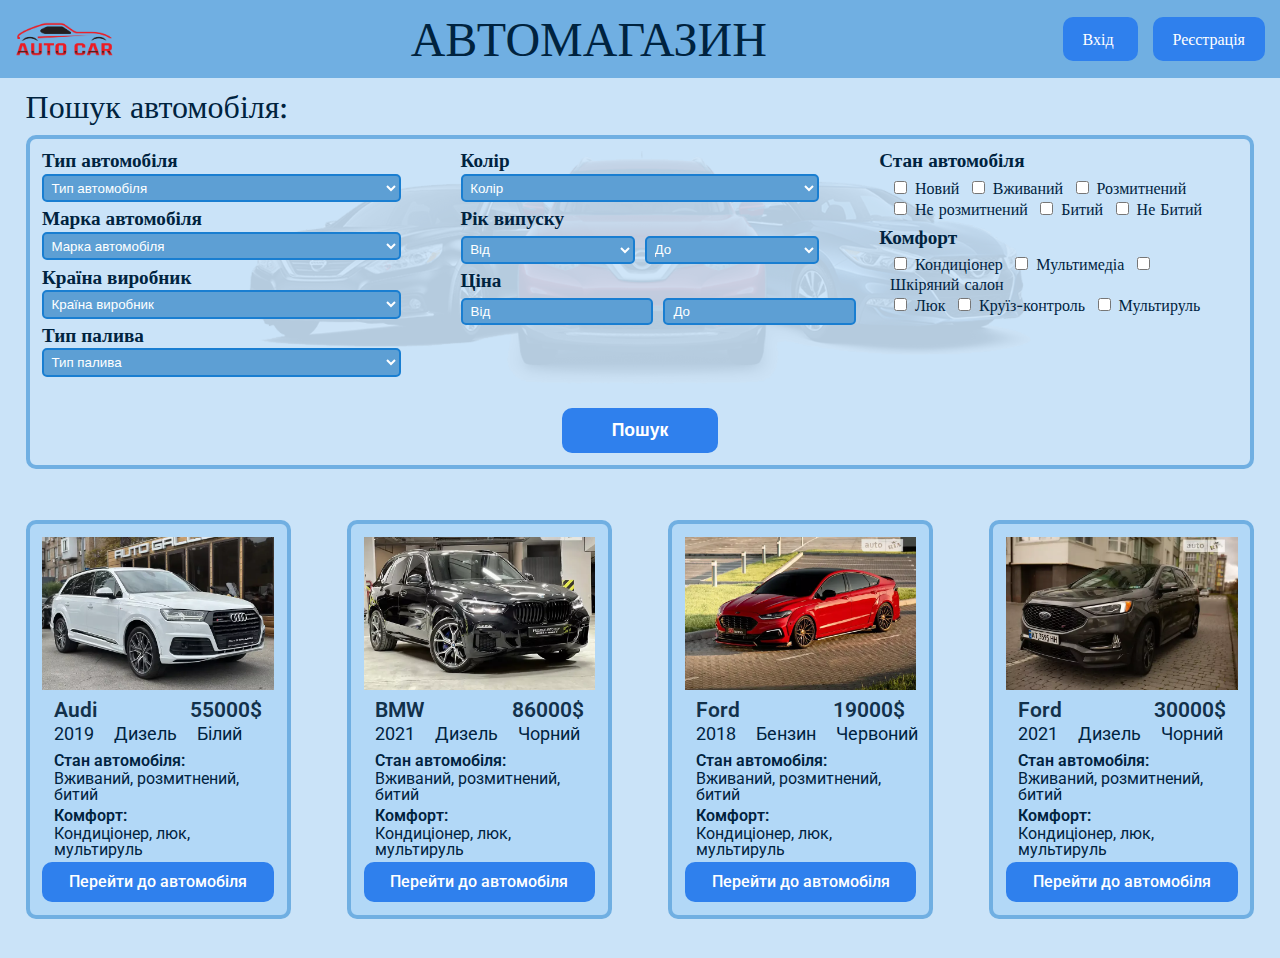
==== commit 4b66607f: "modified recomendation cars list and added styles" ====
--- a/index.html
+++ b/index.html
@@ -251,45 +251,104 @@
 				</form>
 			</section>
 			<section class="cars">
-                <div class="car">
-                    <div class="car__header">
-                        <img src="img/car1.webp" alt="car1" class="car__image" />
-                        <h3 class="car__heading">Audi</h3>
-                        <p class="car__year">2019</p>
-                        <p class="car__price">55000$</p>
-                        <p class="car__fuel">Дизель</p>
-                        <p class="car__color">Білий</p>
-                    </div>
-                </div>
 				<div class="car">
+					<img src="img/car1.webp" alt="car1" class="car__image" />
 					<div class="car__header">
-						<img src="img/car2.webp" alt="car2" class="car__image" />
-						<h3 class="car__heading">BMW</h3>
-						<p class="car__year">2021</p>
-						<p class="car__price">86000</p>
-						<p class="car__fuel">Дизель</p>
-						<p class="car__color">Чорний</p>
-					</div>
-				</div>
+						<h3 class="car__heading">Audi</h3>
+						<p class="car__price">55000$</p>
+					</div>
+					<div class="car__content">
+						<div class="content__data">
+							<p class="car__year">2019</p>
+							<p class="car__fuel">Дизель</p>
+							<p class="car__color">Білий</p>
+						</div>
+						<div class="car__condition">
+							<h4 class="car__content__heading">Стан автомобіля:</h4>
+							<p class="car__content__text">Вживаний, розмитнений, битий</p>
+						</div>
+						<div class="car__comfort">
+							<h4 class="car__content__heading">Комфорт:</h4>
+							<p class="car__content__text">Кондиціонер, люк, мультируль</p>
+						</div>
+					</div>
+					<div class="car__footer">
+						<a href="#" class="car__link"> Перейти до автомобіля </a>
+					</div>
 				</div>
 				<div class="car">
+					<img src="img/car2.webp" alt="car2" class="car__image" />
 					<div class="car__header">
-						<img src="img/car3.webp" alt="car3" class="car__image" />
-						<h3 class="car__heading">Ford</h3>
-						<p class="car__year">2018</p>
-						<p class="car__price">19000</p>
-						<p class="car__fuel">Бензин</p>
-						<p class="car__color">Червоний</p>
+						<h3 class="car__heading">BMW</h3>
+						<p class="car__price">86000$</p>
+					</div>
+					<div class="car__content">
+						<div class="content__data">
+							<p class="car__year">2021</p>
+							<p class="car__fuel">Дизель</p>
+							<p class="car__color">Чорний</p>
+						</div>
+						<div class="car__condition">
+							<h4 class="car__content__heading">Стан автомобіля:</h4>
+							<p class="car__content__text">Вживаний, розмитнений, битий</p>
+						</div>
+						<div class="car__comfort">
+							<h4 class="car__content__heading">Комфорт:</h4>
+							<p class="car__content__text">Кондиціонер, люк, мультируль</p>
+						</div>
+					</div>
+					<div class="car__footer">
+						<a href="#" class="car__link"> Перейти до автомобіля </a>
 					</div>
 				</div>
 				<div class="car">
+					<img src="img/car3.webp" alt="car3" class="car__image" />
 					<div class="car__header">
-						<img src="img/car4.webp" alt="car4" class="car__image" />
 						<h3 class="car__heading">Ford</h3>
-						<p class="car__year">2021</p>
-						<p class="car__price">30000</p>
-						<p class="car__fuel">Дизель</p>
-						<p class="car__color">Чорний</p>
+						<p class="car__price">19000$</p>
+					</div>
+					<div class="car__content">
+						<div class="content__data">
+							<p class="car__year">2018</p>
+							<p class="car__fuel">Бензин</p>
+							<p class="car__color">Червоний</p>
+						</div>
+						<div class="car__condition">
+							<h4 class="car__content__heading">Стан автомобіля:</h4>
+							<p class="car__content__text">Вживаний, розмитнений, битий</p>
+						</div>
+						<div class="car__comfort">
+							<h4 class="car__content__heading">Комфорт:</h4>
+							<p class="car__content__text">Кондиціонер, люк, мультируль</p>
+						</div>
+					</div>
+					<div class="car__footer">
+						<a href="#" class="car__link"> Перейти до автомобіля </a>
+					</div>
+				</div>
+				<div class="car">
+					<img src="img/car4.webp" alt="car4" class="car__image" />
+					<div class="car__header">
+						<h3 class="car__heading">Ford</h3>
+						<p class="car__price">30000$</p>
+					</div>
+					<div class="car__content">
+						<div class="content__data">
+							<p class="car__year">2021</p>
+							<p class="car__fuel">Дизель</p>
+							<p class="car__color">Чорний</p>
+						</div>
+						<div class="car__condition">
+							<h4 class="car__content__heading">Стан автомобіля:</h4>
+							<p class="car__content__text">Вживаний, розмитнений, битий</p>
+						</div>
+						<div class="car__comfort">
+							<h4 class="car__content__heading">Комфорт:</h4>
+							<p class="car__content__text">Кондиціонер, люк, мультируль</p>
+						</div>
+					</div>
+					<div class="car__footer">
+						<a href="#" class="car__link"> Перейти до автомобіля </a>
 					</div>
 				</div>
 			</section>
--- a/css/style.css
+++ b/css/style.css
@@ -27,7 +27,8 @@
 }
 /* 10 */
 .header__autorization__link,
-.form__btn__item {
+.form__btn__item,
+.car__link {
     text-decoration: none;
     padding: 12px 20px;
     background: #2f80ed;
@@ -38,7 +39,8 @@
 }
 /* 20 */
 .header__autorization__link:hover,
-.form__btn__item:hover {
+.form__btn__item:hover,
+.car__link:hover {
     background-color: #1366d6;
     box-shadow: rgba(0, 0, 0, .05) 0 5px 30px, rgba(0, 0, 0, .05) 0 1px 4px;
     cursor: pointer;
@@ -49,11 +51,16 @@
 }
 /* 10 */
 .content__search {
-    padding: 3% 5%;
+    padding: 1% 2%;
 }
 .content__search__heading {
     font-size: 2rem;
     margin-bottom: 1%;
+}
+.content__search__form {
+    padding: 1%;
+    border:#70afe2 4px solid; 
+    border-radius: 10px;
 }
 .form__content {
     display: flex;
@@ -121,7 +128,7 @@
 }
 .form__item__box {
     display: flex;
-    gap: 15px;
+    gap: 10px;
 }   
 .form__item__box .form__input,
 .form__item__box .form__select {
@@ -138,3 +145,52 @@
     padding: 12px 50px;
     font-size: 1.1rem;
 }
+.cars {
+    display: flex;
+    gap: 5px;
+    font-family: 'Roboto', sans-serif;
+}
+.car {
+    width: 25%;
+    margin: 3% 2%;
+    padding: 1%;
+    border:#70afe2 4px solid; 
+    border-radius: 10px;
+    background-color: #b2d8f7;
+}
+.car__image {
+    width: 100%;
+    margin-bottom: 2%;
+}
+.car__header {
+    display: flex;
+    justify-content: space-between;
+    font-size: 1.3rem;
+    font-weight: 600;
+    color: #12314b;
+    padding: 1% 5%;
+}
+.car__content {
+    margin-top: 1%;
+    padding-left: 5%;
+}
+.content__data {
+    display: flex;
+    gap: 20px;
+    
+    font-size: 1.1rem;
+    margin-bottom: 10px;
+}
+.car__content__heading {
+    font-weight: 600;
+    margin-bottom: 1%;
+}
+.car__content__text {
+    margin-bottom: 2%;
+}
+.car__footer {
+    text-align: center;
+}
+.car__link {
+    display: block;
+}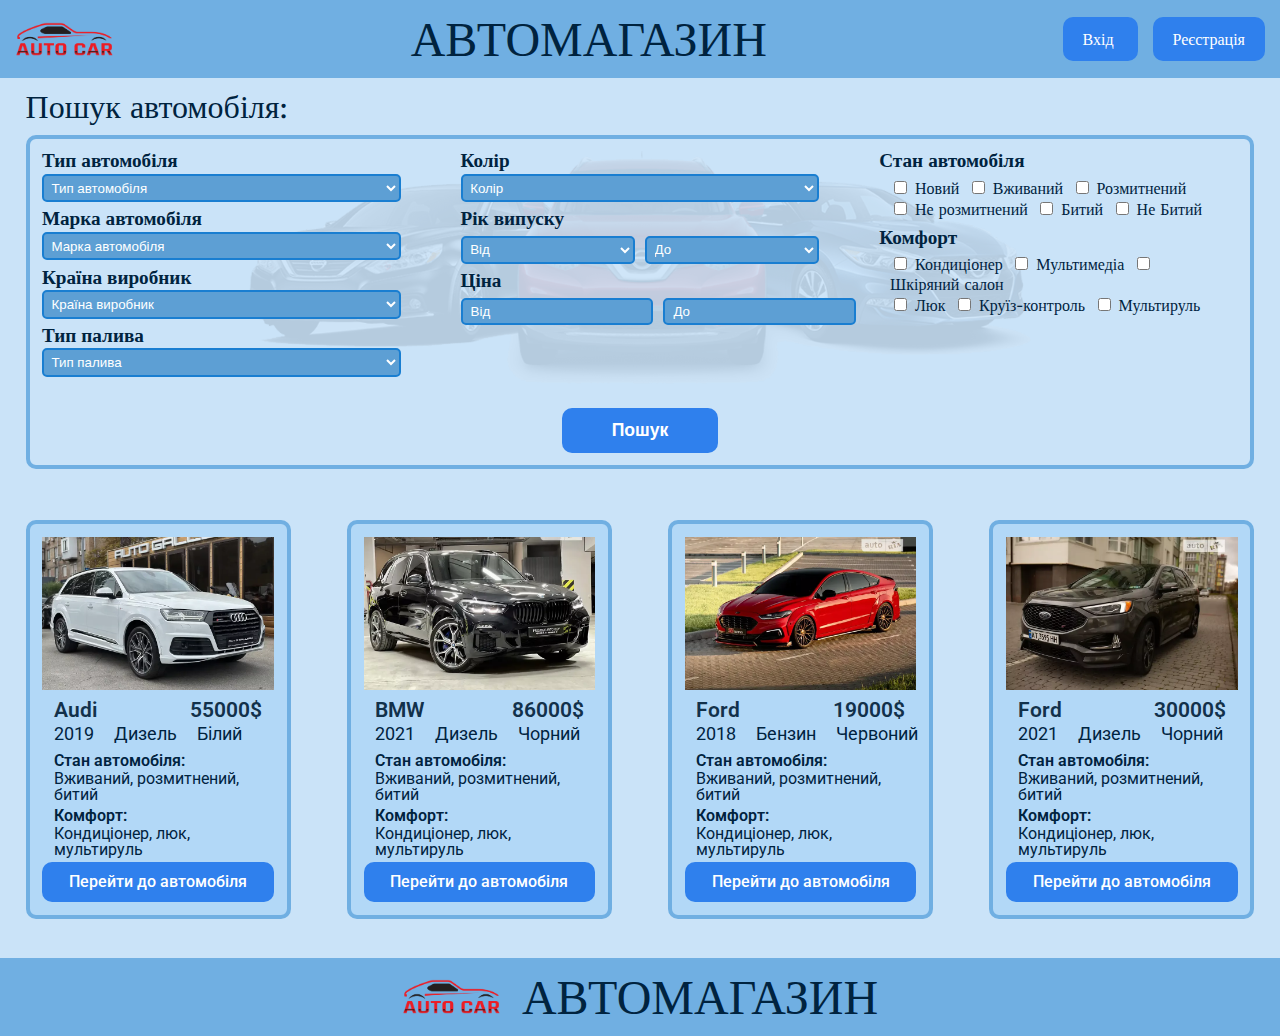
==== commit c12d03a4: "added footer and styles" ====
--- a/index.html
+++ b/index.html
@@ -252,7 +252,11 @@
 			</section>
 			<section class="cars">
 				<div class="car">
-					<img src="img/car1.webp" alt="car1" class="car__image" />
+					<div class="car__image__box">
+						<a href="#" class="image__link">
+							<img src="img/car1.webp" alt="car1" class="car__image" />
+						</a>
+					</div>
 					<div class="car__header">
 						<h3 class="car__heading">Audi</h3>
 						<p class="car__price">55000$</p>
@@ -277,7 +281,11 @@
 					</div>
 				</div>
 				<div class="car">
-					<img src="img/car2.webp" alt="car2" class="car__image" />
+					<div class="car__image__box">
+						<a href="#" class="image__link">
+							<img src="img/car2.webp" alt="car2" class="car__image" />
+						</a>
+					</div>
 					<div class="car__header">
 						<h3 class="car__heading">BMW</h3>
 						<p class="car__price">86000$</p>
@@ -302,7 +310,11 @@
 					</div>
 				</div>
 				<div class="car">
-					<img src="img/car3.webp" alt="car3" class="car__image" />
+					<div class="car__image__box">
+						<a href="#" class="car__image__link">
+							<img src="img/car3.webp" alt="car3" class="car__image" />
+						</a>
+					</div>
 					<div class="car__header">
 						<h3 class="car__heading">Ford</h3>
 						<p class="car__price">19000$</p>
@@ -327,7 +339,11 @@
 					</div>
 				</div>
 				<div class="car">
-					<img src="img/car4.webp" alt="car4" class="car__image" />
+					<div class="car__image__box">
+						<a href="#" class="car__image__link">
+							<img src="img/car4.webp" alt="car4" class="car__image" />
+						</a>
+					</div>
 					<div class="car__header">
 						<h3 class="car__heading">Ford</h3>
 						<p class="car__price">30000$</p>
@@ -353,5 +369,11 @@
 				</div>
 			</section>
 		</main>
+		<footer class="footer">
+			<a href="#" class="header__link">
+				<img src="img/logo.png" alt="" class="footer__logo" />
+			</a>
+			<h1 class="footer__heading">Автомагазин</h1>
+		</footer>
 	</body>
 </html>
--- a/css/style.css
+++ b/css/style.css
@@ -7,7 +7,8 @@
     color: #00233f;
 }
 /* 10 */
-.header { 
+.header,
+.footer { 
     background: #70afe2;
     display: flex;
     justify-content:space-between;
@@ -15,12 +16,14 @@
     align-items: center;
 }
 /* 10 */
-.header__logo {    
+.header__logo,
+.footer__logo {    
     display: block;
     width: 100px;
 }
 /* 10 */
-.header__heading {
+.header__heading,
+.footer__heading {
     font-size: 3rem;
     color: #00233f;
     text-transform: uppercase;
@@ -158,9 +161,17 @@
     border-radius: 10px;
     background-color: #b2d8f7;
 }
+.car__image__box {
+    overflow: hidden;
+}
 .car__image {
     width: 100%;
     margin-bottom: 2%;
+    transition: 0.3s;
+}
+.car__image:hover {
+    transform: scale(1.1);
+    cursor: pointer;
 }
 .car__header {
     display: flex;
@@ -193,4 +204,8 @@
 }
 .car__link {
     display: block;
+}
+.footer {
+    justify-content: center;
+    gap: 20px;
 }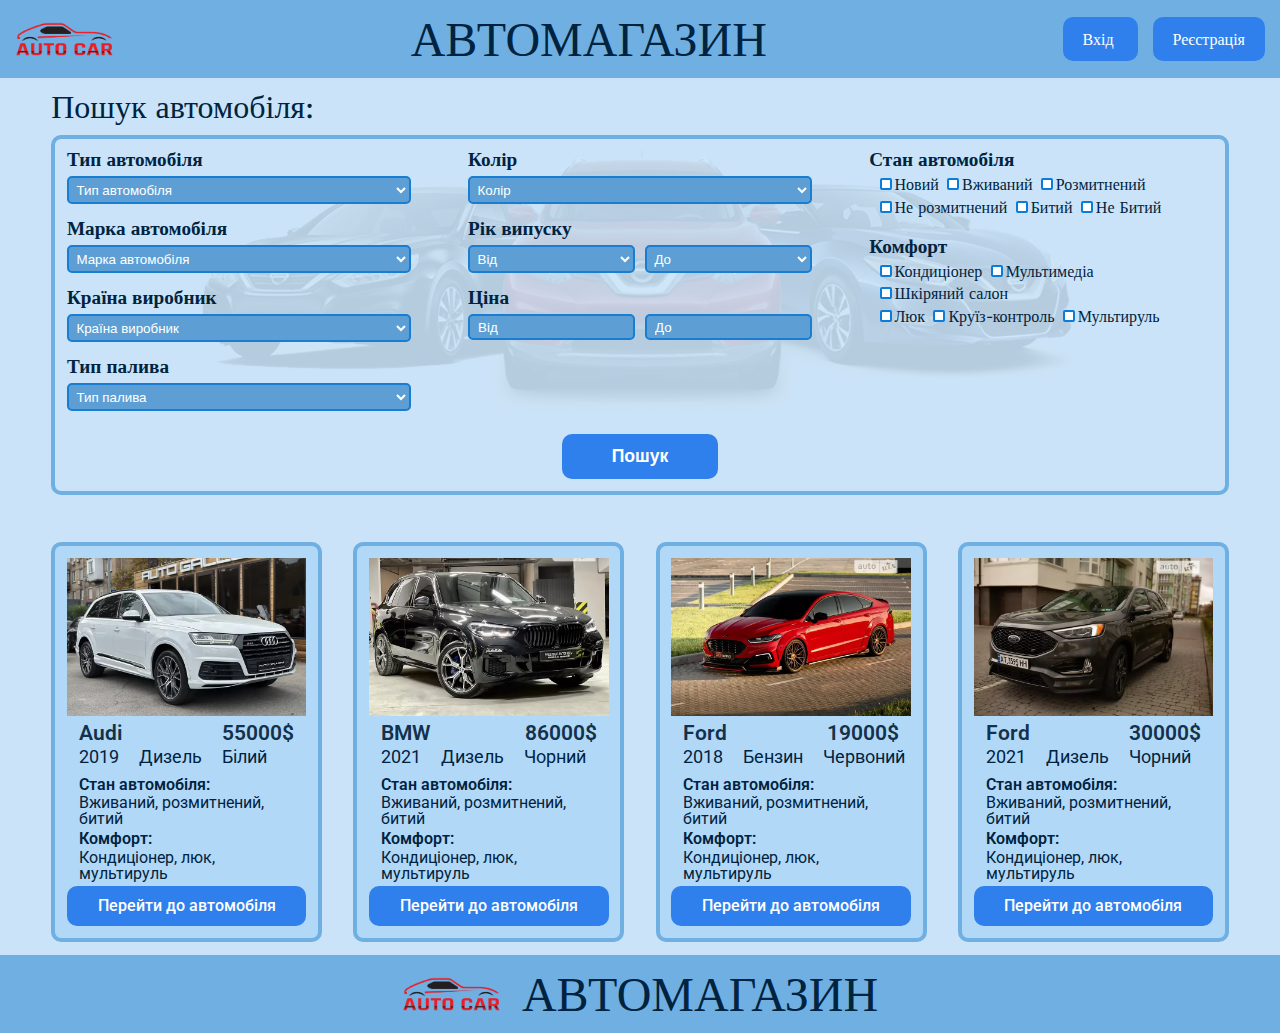
==== commit 28ff1ea6: "created registation page and styles fo it, modified all chekcbocks,modified styles at index html, ad" ====
--- a/index.html
+++ b/index.html
@@ -8,372 +8,417 @@
 		<title>Автомагазин</title>
 	</head>
 	<body>
-		<header class="header">
-			<a href="#" class="header__link">
-				<img src="img/logo.png" alt="" class="header__logo" />
-			</a>
-			<h1 class="header__heading">Автомагазин</h1>
-			<div class="header__autorization">
-				<a href="pages/login.html" class="header__autorization__link"> Вхід </a>
-				<a href="pages/registration.html" class="header__autorization__link">
-					Реєстрація
+		<div class="wrapper">
+			<header class="header">
+				<a href="#" class="header__link">
+					<img src="img/logo.png" alt="" class="header__logo" />
 				</a>
-			</div>
-		</header>
-		<main class="content">
-			<section class="content__search">
-				<h2 class="content__search__heading">Пошук автомобіля:</h2>
-				<form action="https://fom.in.ua/echo" class="content__search__form">
-					<div class="form__content">
-						<div class="form__content__box">
-							<fieldset class="form__item">
-								<label for="CarType" class="form__label">
-									Тип автомобіля
-								</label>
-								<select name="car_type" id="CarType" class="form__select">
-									<option selected hidden disabled value="">
+				<h1 class="header__heading">Автомагазин</h1>
+				<div class="header__autorization">
+					<a href="pages/login.html" class="header__autorization__link">
+						Вхід
+					</a>
+					<a href="pages/registration.html" class="header__autorization__link">
+						Реєстрація
+					</a>
+				</div>
+			</header>
+			<main class="content">
+				<section class="content__search">
+					<h2 class="content__search__heading">Пошук автомобіля:</h2>
+					<form action="https://fom.in.ua/echo" class="content__search__form">
+						<div class="form__content">
+							<div class="form__content__box">
+								<fieldset class="form__item">
+									<label for="CarType" class="form__label">
 										Тип автомобіля
-									</option>
-									<option value="passenger">Лековий</option>
-									<option value="truck">Вантажний</option>
-								</select>
-							</fieldset>
-							<fieldset class="form__item">
-								<label for="CarName" class="form__label">
-									Марка автомобіля
-								</label>
-								<select name="car_name" id="CarName" class="form__select">
-									<option selected hidden disabled value="">
+									</label>
+									<select name="car_type" id="CarType" class="form__select">
+										<option selected hidden disabled value="">
+											Тип автомобіля
+										</option>
+										<option value="passenger">Лековий</option>
+										<option value="truck">Вантажний</option>
+									</select>
+								</fieldset>
+								<fieldset class="form__item">
+									<label for="CarName" class="form__label">
 										Марка автомобіля
-									</option>
-									<option value="bmw">BMW</option>
-									<option value="audi">Audi</option>
-									<option value="ford">Ford</option>
-									<option value="kia">Kia</option>
-									<option value="volkswagen">Volkswagen</option>
-								</select>
-							</fieldset>
-							<fieldset class="form__item">
-								<label for="CarCountry" class="form__label">
-									Країна виробник
-								</label>
-								<select name="car_country" id="CarCountry" class="form__select">
-									<option selected hidden disabled value="">
+									</label>
+									<select name="car_name" id="CarName" class="form__select">
+										<option selected hidden disabled value="">
+											Марка автомобіля
+										</option>
+										<option value="bmw">BMW</option>
+										<option value="audi">Audi</option>
+										<option value="ford">Ford</option>
+										<option value="kia">Kia</option>
+										<option value="volkswagen">Volkswagen</option>
+									</select>
+								</fieldset>
+								<fieldset class="form__item">
+									<label for="CarCountry" class="form__label">
 										Країна виробник
-									</option>
-									<option value="us">Америка</option>
-									<option value="kr">Корея</option>
-									<option value="de">Німечина</option>
-								</select>
-							</fieldset>
-							<fieldset class="form__item">
-								<label for="CarFuel" class="form__label"> Тип палива </label>
-								<select name="car_fuel" id="CarFuel" class="form__select">
-									<option selected hidden disabled value="">Тип палива</option>
-									<option value="gasoline">Бензин</option>
-									<option value="diesel">Дизель</option>
-									<option value="electric">Електричний</option>
-								</select>
-							</fieldset>
-						</div>
-						<div class="form__content__box">
-							<fieldset class="form__item">
-								<label for="CarColor" class="form__label"> Колір </label>
-								<select name="car_color" id="CarColor" class="form__select">
-									<option selected hidden disabled value="">Колір</option>
-									<option value="blue">Синій</option>
-									<option value="black">Чорний</option>
-									<option value="white">Білий</option>
-								</select>
-							</fieldset>
-							<fieldset class="form__item">
-								<legend class="form__legend">Рік випуску</legend>
-								<div class="form__item__box">
-									<select name="car_year_from" class="form__select">
-										<option selected hidden disabled value="">Від</option>
-										<option value="2015">2015</option>
-										<option value="2016">2016</option>
-										<option value="2017">2017</option>
-										<option value="2018">2018</option>
-										<option value="2019">2019</option>
-										<option value="2020">2020</option>
-										<option value="2020">2021</option>
-										<option value="2020">2022</option>
-										<option value="2020">2023</option>
+									</label>
+									<select
+										name="car_country"
+										id="CarCountry"
+										class="form__select">
+										<option selected hidden disabled value="">
+											Країна виробник
+										</option>
+										<option value="us">Америка</option>
+										<option value="kr">Корея</option>
+										<option value="de">Німечина</option>
 									</select>
-									<select name="car_year_to" class="form__select">
-										<option selected hidden disabled value="">До</option>
-										<option value="2015">2015</option>
-										<option value="2016">2016</option>
-										<option value="2017">2017</option>
-										<option value="2018">2018</option>
-										<option value="2019">2019</option>
-										<option value="2020">2020</option>
-										<option value="2020">2021</option>
-										<option value="2020">2022</option>
-										<option value="2020">2023</option>
+								</fieldset>
+								<fieldset class="form__item">
+									<label for="CarFuel" class="form__label"> Тип палива </label>
+									<select name="car_fuel" id="CarFuel" class="form__select">
+										<option selected hidden disabled value="">
+											Тип палива
+										</option>
+										<option value="gasoline">Бензин</option>
+										<option value="diesel">Дизель</option>
+										<option value="electric">Електричний</option>
 									</select>
-								</div>
-							</fieldset>
-							<fieldset class="form__item">
-								<legend class="form__legend">Ціна</legend>
-								<div class="form__item__box">
-									<input
-										type="text"
-										name="car_price-from"
-										placeholder="Від"
-										pattern="[0-9]{3-6}"
-										class="form__input" />
-									<input
-										type="text"
-										name="car_price-to"
-										placeholder="До"
-										pattern="[0-9]{3-6}"
-										class="form__input" />
-								</div>
-							</fieldset>
-						</div>
-						<div class="form__content__box">
-							<fieldset class="form__item">
-								<legend class="form__legend">Стан автомобіля</legend>
-								<div class="form__item__container">
-									<input
-										type="checkbox"
-										name="condition"
-										value="new"
-										class="form__checkbox" />
-									<label class="form__label form__label--specify">
-										Новий
-									</label>
-									<input
-										type="checkbox"
-										name="condition"
-										value="used"
-										class="form__checkbox" />
-									<label class="form__label form__label--specify">
-										Вживаний
-									</label>
-									<input
-										type="checkbox"
-										name="condition"
-										value="custom-clearence"
-										class="form__checkbox" />
-									<label class="form__label form__label--specify">
-										Розмитнений
-									</label>
-								</div>
-								<div class="form__item__container">
-									<input
-										type="checkbox"
-										name="condition"
-										value="non-custom-clearence"
-										class="form__checkbox" />
-									<label class="form__label form__label--specify">
-										Не розмитнений
-									</label>
+								</fieldset>
+							</div>
+							<div class="form__content__box">
+								<fieldset class="form__item">
+									<label for="CarColor" class="form__label"> Колір </label>
+									<select name="car_color" id="CarColor" class="form__select">
+										<option selected hidden disabled value="">Колір</option>
+										<option value="blue">Синій</option>
+										<option value="black">Чорний</option>
+										<option value="white">Білий</option>
+									</select>
+								</fieldset>
+								<fieldset class="form__item">
+									<legend class="form__legend">Рік випуску</legend>
+									<div class="form__item__box">
+										<select name="car_year_from" class="form__select">
+											<option selected hidden disabled value="">Від</option>
+											<option value="2015">2015</option>
+											<option value="2016">2016</option>
+											<option value="2017">2017</option>
+											<option value="2018">2018</option>
+											<option value="2019">2019</option>
+											<option value="2020">2020</option>
+											<option value="2020">2021</option>
+											<option value="2020">2022</option>
+											<option value="2020">2023</option>
+										</select>
+										<select name="car_year_to" class="form__select">
+											<option selected hidden disabled value="">До</option>
+											<option value="2015">2015</option>
+											<option value="2016">2016</option>
+											<option value="2017">2017</option>
+											<option value="2018">2018</option>
+											<option value="2019">2019</option>
+											<option value="2020">2020</option>
+											<option value="2020">2021</option>
+											<option value="2020">2022</option>
+											<option value="2020">2023</option>
+										</select>
+									</div>
+								</fieldset>
+								<fieldset class="form__item">
+									<legend class="form__legend">Ціна</legend>
+									<div class="form__item__box">
+										<input
+											type="text"
+											name="car_price-from"
+											placeholder="Від"
+											class="form__input" />
+										<input
+											type="text"
+											name="car_price-to"
+											placeholder="До"
+											class="form__input" />
+									</div>
+								</fieldset>
+							</div>
+							<div class="form__content__box">
+								<fieldset class="form__item">
+									<legend class="form__legend">Стан автомобіля</legend>
+									<div class="form__item__container">
+										<input
+											type="checkbox"
+											name="condition"
+											value="new"
+											class="form__checkbox"
+											id="condition_new" />
+										<label
+											class="form__label form__label--specify"
+											for="condition_new">
+											Новий
+										</label>
+										<input
+											type="checkbox"
+											name="condition"
+											value="used"
+											class="form__checkbox"
+											id="condition_used" />
+										<label
+											class="form__label form__label--specify"
+											for="condition_used">
+											Вживаний
+										</label>
+										<input
+											type="checkbox"
+											name="condition"
+											value="custom-clearence"
+											class="form__checkbox"
+											id="condition_custom_clearence" />
+										<label
+											class="form__label form__label--specify"
+											for="condition_custom_clearence">
+											Розмитнений
+										</label>
+									</div>
+									<div class="form__item__container">
+										<input
+											type="checkbox"
+											name="condition"
+											value="non-custom-clearence"
+											class="form__checkbox"
+											id="condition_non_custom_clearence" />
+										<label
+											class="form__label form__label--specify"
+											for="condition_non_custom_clearence">
+											Не розмитнений
+										</label>
 
-									<input
-										type="checkbox"
-										name="condition"
-										value="crushed"
-										class="form__checkbox" />
-									<label class="form__label form__label--specify">
-										Битий
-									</label>
-									<input
-										type="checkbox"
-										name="condition"
-										value="non-crushed"
-										class="form__checkbox" />
-									<label class="form__label form__label--specify">
-										Не Битий
-									</label>
-								</div>
-							</fieldset>
-							<fieldset class="form__item">
-								<legend class="form__legend">Комфорт</legend>
-								<div class="form__item__container">
-									<input
-										type="checkbox"
-										name="comfort"
-										value="ac"
-										class="form__checkbox" />
-									<label class="form__label form__label--specify">
-										Кондиціонер
-									</label>
-									<input
-										type="checkbox"
-										name="comfort"
-										value="multymedia"
-										class="form__checkbox" />
-									<label class="form__label form__label--specify">
-										Мультимедіа
-									</label>
-									<input
-										type="checkbox"
-										name="comfort"
-										value="leather-interior"
-										class="form__checkbox" />
-									<label class="form__label form__label--specify">
-										Шкіряний салон
-									</label>
-								</div>
-								<div class="form__item__container">
-									<input
-										type="checkbox"
-										name="comfort"
-										value="sunroof"
-										class="form__checkbox" />
-									<label class="form__label form__label--specify"> Люк </label>
-									<input
-										type="checkbox"
-										name="comfort"
-										value="cruise-control"
-										class="form__checkbox" />
-									<label class="form__label form__label--specify">
-										Круїз-контроль
-									</label>
-									<input
-										type="checkbox"
-										name="comfort"
-										value="multi-wheel"
-										class="form__checkbox" />
-									<label class="form__label form__label--specify">
-										Мультируль
-									</label>
-								</div>
-							</fieldset>
+										<input
+											type="checkbox"
+											name="condition"
+											value="crushed"
+											class="form__checkbox"
+											id="condition_crushed" />
+										<label
+											class="form__label form__label--specify"
+											for="condition_crushed">
+											Битий
+										</label>
+										<input
+											type="checkbox"
+											name="condition"
+											value="non-crushed"
+											class="form__checkbox"
+											id="condition_non_crushed" />
+										<label
+											class="form__label form__label--specify"
+											for="condition_non_crushed">
+											Не Битий
+										</label>
+									</div>
+								</fieldset>
+								<fieldset class="form__item">
+									<legend class="form__legend">Комфорт</legend>
+									<div class="form__item__container">
+										<input
+											type="checkbox"
+											name="comfort"
+											value="ac"
+											class="form__checkbox"
+											id="comfort_ac" />
+										<label
+											class="form__label form__label--specify"
+											for="comfort_ac">
+											Кондиціонер
+										</label>
+										<input
+											type="checkbox"
+											name="comfort"
+											value="multymedia"
+											class="form__checkbox"
+											id="comfort_multymedia" />
+										<label
+											class="form__label form__label--specify"
+											for="comfort_multymedia">
+											Мультимедіа
+										</label>
+										<input
+											type="checkbox"
+											name="comfort"
+											value="leather-interior"
+											class="form__checkbox"
+											id="comfort_leather_interior" />
+										<label
+											class="form__label form__label--specify"
+											for="comfort_leather_interior">
+											Шкіряний салон
+										</label>
+									</div>
+									<div class="form__item__container">
+										<input
+											type="checkbox"
+											name="comfort"
+											value="sunroof"
+											class="form__checkbox"
+											id="comfort_sunroof" />
+										<label
+											class="form__label form__label--specify"
+											for="comfort_sunroof">
+											Люк
+										</label>
+										<input
+											type="checkbox"
+											name="comfort"
+											value="cruise-control"
+											class="form__checkbox"
+											id="comfort_cruise_control" />
+										<label
+											class="form__label form__label--specify"
+											for="comfort_cruise_control">
+											Круїз-контроль
+										</label>
+										<input
+											type="checkbox"
+											name="comfort"
+											value="multi-wheel"
+											class="form__checkbox"
+											id="comfort_multy_wheel" />
+										<label
+											class="form__label form__label--specify"
+											for="comfort_multy_wheel">
+											Мультируль
+										</label>
+									</div>
+								</fieldset>
+							</div>
+						</div>
+						<div class="form__btn">
+							<button type="submit" class="form__btn__item">Пошук</button>
+						</div>
+					</form>
+				</section>
+				<section class="cars">
+					<div class="car">
+						<div class="car__image__box">
+							<a href="#" class="image__link">
+								<img src="img/car1.webp" alt="car1" class="car__image" />
+							</a>
+						</div>
+						<div class="car__header">
+							<h3 class="car__heading">Audi</h3>
+							<p class="car__price">55000$</p>
+						</div>
+						<div class="car__content">
+							<div class="content__data">
+								<p class="car__year">2019</p>
+								<p class="car__fuel">Дизель</p>
+								<p class="car__color">Білий</p>
+							</div>
+							<div class="car__condition">
+								<h4 class="car__content__heading">Стан автомобіля:</h4>
+								<p class="car__content__text">Вживаний, розмитнений, битий</p>
+							</div>
+							<div class="car__comfort">
+								<h4 class="car__content__heading">Комфорт:</h4>
+								<p class="car__content__text">Кондиціонер, люк, мультируль</p>
+							</div>
+						</div>
+						<div class="car__footer">
+							<a href="#" class="car__link"> Перейти до автомобіля </a>
 						</div>
 					</div>
-					<div class="form__btn">
-						<button type="submit" class="form__btn__item">Пошук</button>
+					<div class="car">
+						<div class="car__image__box">
+							<a href="#" class="image__link">
+								<img src="img/car2.webp" alt="car2" class="car__image" />
+							</a>
+						</div>
+						<div class="car__header">
+							<h3 class="car__heading">BMW</h3>
+							<p class="car__price">86000$</p>
+						</div>
+						<div class="car__content">
+							<div class="content__data">
+								<p class="car__year">2021</p>
+								<p class="car__fuel">Дизель</p>
+								<p class="car__color">Чорний</p>
+							</div>
+							<div class="car__condition">
+								<h4 class="car__content__heading">Стан автомобіля:</h4>
+								<p class="car__content__text">Вживаний, розмитнений, битий</p>
+							</div>
+							<div class="car__comfort">
+								<h4 class="car__content__heading">Комфорт:</h4>
+								<p class="car__content__text">Кондиціонер, люк, мультируль</p>
+							</div>
+						</div>
+						<div class="car__footer">
+							<a href="#" class="car__link"> Перейти до автомобіля </a>
+						</div>
 					</div>
-				</form>
-			</section>
-			<section class="cars">
-				<div class="car">
-					<div class="car__image__box">
-						<a href="#" class="image__link">
-							<img src="img/car1.webp" alt="car1" class="car__image" />
-						</a>
+					<div class="car">
+						<div class="car__image__box">
+							<a href="#" class="car__image__link">
+								<img src="img/car3.webp" alt="car3" class="car__image" />
+							</a>
+						</div>
+						<div class="car__header">
+							<h3 class="car__heading">Ford</h3>
+							<p class="car__price">19000$</p>
+						</div>
+						<div class="car__content">
+							<div class="content__data">
+								<p class="car__year">2018</p>
+								<p class="car__fuel">Бензин</p>
+								<p class="car__color">Червоний</p>
+							</div>
+							<div class="car__condition">
+								<h4 class="car__content__heading">Стан автомобіля:</h4>
+								<p class="car__content__text">Вживаний, розмитнений, битий</p>
+							</div>
+							<div class="car__comfort">
+								<h4 class="car__content__heading">Комфорт:</h4>
+								<p class="car__content__text">Кондиціонер, люк, мультируль</p>
+							</div>
+						</div>
+						<div class="car__footer">
+							<a href="#" class="car__link"> Перейти до автомобіля </a>
+						</div>
 					</div>
-					<div class="car__header">
-						<h3 class="car__heading">Audi</h3>
-						<p class="car__price">55000$</p>
+					<div class="car">
+						<div class="car__image__box">
+							<a href="#" class="car__image__link">
+								<img src="img/car4.webp" alt="car4" class="car__image" />
+							</a>
+						</div>
+						<div class="car__header">
+							<h3 class="car__heading">Ford</h3>
+							<p class="car__price">30000$</p>
+						</div>
+						<div class="car__content">
+							<div class="content__data">
+								<p class="car__year">2021</p>
+								<p class="car__fuel">Дизель</p>
+								<p class="car__color">Чорний</p>
+							</div>
+							<div class="car__condition">
+								<h4 class="car__content__heading">Стан автомобіля:</h4>
+								<p class="car__content__text">Вживаний, розмитнений, битий</p>
+							</div>
+							<div class="car__comfort">
+								<h4 class="car__content__heading">Комфорт:</h4>
+								<p class="car__content__text">Кондиціонер, люк, мультируль</p>
+							</div>
+						</div>
+						<div class="car__footer">
+							<a href="#" class="car__link"> Перейти до автомобіля </a>
+						</div>
 					</div>
-					<div class="car__content">
-						<div class="content__data">
-							<p class="car__year">2019</p>
-							<p class="car__fuel">Дизель</p>
-							<p class="car__color">Білий</p>
-						</div>
-						<div class="car__condition">
-							<h4 class="car__content__heading">Стан автомобіля:</h4>
-							<p class="car__content__text">Вживаний, розмитнений, битий</p>
-						</div>
-						<div class="car__comfort">
-							<h4 class="car__content__heading">Комфорт:</h4>
-							<p class="car__content__text">Кондиціонер, люк, мультируль</p>
-						</div>
-					</div>
-					<div class="car__footer">
-						<a href="#" class="car__link"> Перейти до автомобіля </a>
-					</div>
-				</div>
-				<div class="car">
-					<div class="car__image__box">
-						<a href="#" class="image__link">
-							<img src="img/car2.webp" alt="car2" class="car__image" />
-						</a>
-					</div>
-					<div class="car__header">
-						<h3 class="car__heading">BMW</h3>
-						<p class="car__price">86000$</p>
-					</div>
-					<div class="car__content">
-						<div class="content__data">
-							<p class="car__year">2021</p>
-							<p class="car__fuel">Дизель</p>
-							<p class="car__color">Чорний</p>
-						</div>
-						<div class="car__condition">
-							<h4 class="car__content__heading">Стан автомобіля:</h4>
-							<p class="car__content__text">Вживаний, розмитнений, битий</p>
-						</div>
-						<div class="car__comfort">
-							<h4 class="car__content__heading">Комфорт:</h4>
-							<p class="car__content__text">Кондиціонер, люк, мультируль</p>
-						</div>
-					</div>
-					<div class="car__footer">
-						<a href="#" class="car__link"> Перейти до автомобіля </a>
-					</div>
-				</div>
-				<div class="car">
-					<div class="car__image__box">
-						<a href="#" class="car__image__link">
-							<img src="img/car3.webp" alt="car3" class="car__image" />
-						</a>
-					</div>
-					<div class="car__header">
-						<h3 class="car__heading">Ford</h3>
-						<p class="car__price">19000$</p>
-					</div>
-					<div class="car__content">
-						<div class="content__data">
-							<p class="car__year">2018</p>
-							<p class="car__fuel">Бензин</p>
-							<p class="car__color">Червоний</p>
-						</div>
-						<div class="car__condition">
-							<h4 class="car__content__heading">Стан автомобіля:</h4>
-							<p class="car__content__text">Вживаний, розмитнений, битий</p>
-						</div>
-						<div class="car__comfort">
-							<h4 class="car__content__heading">Комфорт:</h4>
-							<p class="car__content__text">Кондиціонер, люк, мультируль</p>
-						</div>
-					</div>
-					<div class="car__footer">
-						<a href="#" class="car__link"> Перейти до автомобіля </a>
-					</div>
-				</div>
-				<div class="car">
-					<div class="car__image__box">
-						<a href="#" class="car__image__link">
-							<img src="img/car4.webp" alt="car4" class="car__image" />
-						</a>
-					</div>
-					<div class="car__header">
-						<h3 class="car__heading">Ford</h3>
-						<p class="car__price">30000$</p>
-					</div>
-					<div class="car__content">
-						<div class="content__data">
-							<p class="car__year">2021</p>
-							<p class="car__fuel">Дизель</p>
-							<p class="car__color">Чорний</p>
-						</div>
-						<div class="car__condition">
-							<h4 class="car__content__heading">Стан автомобіля:</h4>
-							<p class="car__content__text">Вживаний, розмитнений, битий</p>
-						</div>
-						<div class="car__comfort">
-							<h4 class="car__content__heading">Комфорт:</h4>
-							<p class="car__content__text">Кондиціонер, люк, мультируль</p>
-						</div>
-					</div>
-					<div class="car__footer">
-						<a href="#" class="car__link"> Перейти до автомобіля </a>
-					</div>
-				</div>
-			</section>
-		</main>
-		<footer class="footer">
-			<a href="#" class="header__link">
-				<img src="img/logo.png" alt="" class="footer__logo" />
-			</a>
-			<h1 class="footer__heading">Автомагазин</h1>
-		</footer>
+				</section>
+			</main>
+			<footer class="footer">
+				<a href="#" class="header__link">
+					<img src="img/logo.png" alt="" class="footer__logo" />
+				</a>
+				<h1 class="footer__heading">Автомагазин</h1>
+			</footer>
+		</div>
 	</body>
 </html>
--- a/css/style.css
+++ b/css/style.css
@@ -7,7 +7,17 @@
     color: #00233f;
 }
 /* 10 */
+.wrapper {
+    width: 100%;
+    min-height: 100vh;
+    position: relative;
+    overflow: hidden;
+    display: flex;
+    flex-direction: column;
+}
+/* 10 */
 .header,
+/* 10 */
 .footer { 
     background: #70afe2;
     display: flex;
@@ -17,12 +27,14 @@
 }
 /* 10 */
 .header__logo,
+/* 10 */
 .footer__logo {    
     display: block;
     width: 100px;
 }
 /* 10 */
 .header__heading,
+/* 10 */
 .footer__heading {
     font-size: 3rem;
     color: #00233f;
@@ -30,7 +42,9 @@
 }
 /* 10 */
 .header__autorization__link,
+/* 10 */
 .form__btn__item,
+/* 10 */
 .car__link {
     text-decoration: none;
     padding: 12px 20px;
@@ -42,7 +56,9 @@
 }
 /* 20 */
 .header__autorization__link:hover,
+/* 20 */
 .form__btn__item:hover,
+/* 20 */
 .car__link:hover {
     background-color: #1366d6;
     box-shadow: rgba(0, 0, 0, .05) 0 5px 30px, rgba(0, 0, 0, .05) 0 1px 4px;
@@ -53,23 +69,53 @@
     margin-right: 15px;
 }
 /* 10 */
+.content,
+/* 10 */
+.login {
+    padding: 1% 4%;
+}
+/* 10 */
+.login {
+    display: flex;
+    justify-content: center;
+    align-items: center;
+    flex-grow: 1;
+}
+/* 10 */
 .content__search {
-    padding: 1% 2%;
-}
-.content__search__heading {
+    margin-bottom: 4%;
+}
+/* 10 */
+.content__search__heading,
+/* 10 */
+.form__heading {
     font-size: 2rem;
     margin-bottom: 1%;
 }
-.content__search__form {
+/* 10 */
+.form__heading {
+    margin-bottom: 5%;
+}
+/* 10 */
+.content__search__form,
+/* 10 */
+.form {
     padding: 1%;
     border:#70afe2 4px solid; 
     border-radius: 10px;
 }
+/* 10 */
+.form {
+    padding: 30px 50px;
+}
+/* 10 */
 .form__content {
     display: flex;
     justify-content: space-between;
     position: relative;
-}
+    margin-bottom: 2%;
+}
+/* 11 */
 .form__content::before{
     content: "";
     position: absolute;
@@ -81,32 +127,43 @@
     background: url(../img/form-background.png) no-repeat center/contain;
     opacity: .1;
 }
+/* 10 */
 .form__content__box {
     width: 30%;
     display: flex;
     flex-direction: column;
-}
+    gap: 15px;
+}
+/* 10 */
 .form__label,
+/* 10 */
 .form__legend {
     font-weight: 600;
     display: block;
-    margin-bottom: 1%;
+    margin-bottom: 2%;
     font-size: 1.2rem;
 }
-.form__legend {
-    margin-bottom: 2%;
-}
+/* 10 */
 .form__select {
     width: 100%;
 }
+/* 10 */
+.form__radio {
+    margin-top: 2%;
+}
+/* 20 */
 .form__select:hover,
+/* 20 */
 .form__input:hover {
     background-color: #197ed1;
 }
+/* 11 */
 .form__input::placeholder {
     color: #fff;
 }
+/* 10 */
 .form__select,
+/* 10 */
 .form__input {
     background-color: #5d9fd4;
     color: #fff;
@@ -114,65 +171,155 @@
     border: #197ed1 2px solid;
     padding: 1%;
 }
+/* 10 */
 .form__input {
     padding-left: 8px;
-}
-.form__item {
-    margin-bottom: 2%;
-}
+    width: 100%;
+}
+/* 10 */
+.form__checkbox {
+    display: none;
+}
+/* 10 */
+.form__label--specify,
+/* 10 */
+.form__label__remember {
+    position: relative;
+    padding-left: 15px;
+}
+/* 11 */
+.form__label--specify::before,
+/* 11 */
+.form__label__remember::before {
+    content: "";
+    position: absolute;
+    width: 8px;
+    height: 8px;
+    border: 2px solid #0b7cd8;
+    border-radius: 2px;
+    background: #fff;
+    left: 0;
+    top: 50%;
+    transform: translateY(-50%);
+    transition: .2s;
+}
+/* 11 */
+.form__label--specify::after,
+/* 11 */
+.form__label__remember::after {
+    content: "";
+    position: absolute;
+    width: 8px;
+    height: 3px;
+    border-left: 2px solid #fff;
+    border-bottom: 2px solid #fff;
+    border-radius: 2px;
+    transform: rotate(-45deg);
+    left: 1px;
+    top: 4px;
+    opacity: 0;
+    transition: .3s;
+}
+/* 31 */
+.form__checkbox:checked + .form__label--specify::before,
+/* 31 */
+.form__checkbox:checked + .form__label__remember::before {
+    background: #0b7cd8;
+}
+/* 31 */
+.form__checkbox:checked + .form__label--specify::after,
+/* 31 */
+.form__checkbox:checked + .form__label__remember::after {
+    opacity: 1;
+}
+/* 10 */
+.form__item--modify {
+    display: flex;
+    text-wrap: nowrap;
+    gap: 5px;
+}
+/* 10 */
 .form__item__container{
     padding-left: 3%;
 }
+/* 10 */
 .form__label--specify {
     display: inline-block;
     font-weight: 400;
     font-size: 1rem;
     margin-right: 1%;
 }
+/* 10 */
+.form__item--change {
+    margin-bottom: 15px;
+}
+/* 10 */
+.form__item--uniq {
+    margin-bottom: 15px;
+}
+/* 10 */
 .form__item__box {
     display: flex;
     gap: 10px;
-}   
+}  
+/* 20  */
 .form__item__box .form__input,
+/* 20 */
 .form__item__box .form__select {
     flex-grow: 1;
 }
+/* 10 */
 .form__btn {
-    margin-top: 2%;
     display: flex;
     justify-content: center;
 }
+/* 10 */
 .form__btn__item {
     border: none;
     font-weight: 600;
     padding: 12px 50px;
     font-size: 1.1rem;
 }
+/* 10 */
+.form__label__remember {
+    margin-right: 10px;
+    display: inline-block;
+}
+/* 10 */
+.form__login__link {
+    color: #0b7cd8;
+}
+/* 10 */
 .cars {
     display: flex;
-    gap: 5px;
+    justify-content: space-between;
     font-family: 'Roboto', sans-serif;
 }
+/* 10 */
 .car {
-    width: 25%;
-    margin: 3% 2%;
+    width: 23%;
     padding: 1%;
     border:#70afe2 4px solid; 
     border-radius: 10px;
     background-color: #b2d8f7;
 }
+/* 10 */
 .car__image__box {
     overflow: hidden;
-}
+    margin-bottom: 2%;
+}
+/* 10 */
 .car__image {
-    width: 100%;
-    margin-bottom: 2%;
+    display: block;
+    width: 100%;
     transition: 0.3s;
 }
+/* 20 */
 .car__image:hover {
     transform: scale(1.1);
     cursor: pointer;
 }
+/* 10 */
 .car__header {
     display: flex;
     justify-content: space-between;
@@ -181,31 +328,37 @@
     color: #12314b;
     padding: 1% 5%;
 }
+/* 10 */
 .car__content {
     margin-top: 1%;
     padding-left: 5%;
 }
+/* 10 */
 .content__data {
     display: flex;
-    gap: 20px;
-    
+    gap: 20px;  
     font-size: 1.1rem;
     margin-bottom: 10px;
 }
+/* 10 */
 .car__content__heading {
     font-weight: 600;
     margin-bottom: 1%;
 }
+/* 10 */
 .car__content__text {
     margin-bottom: 2%;
 }
+/* 10 */
 .car__footer {
     text-align: center;
 }
+/* 10 */
 .car__link {
     display: block;
 }
+/* 10 */
 .footer {
     justify-content: center;
     gap: 20px;
-}+}
